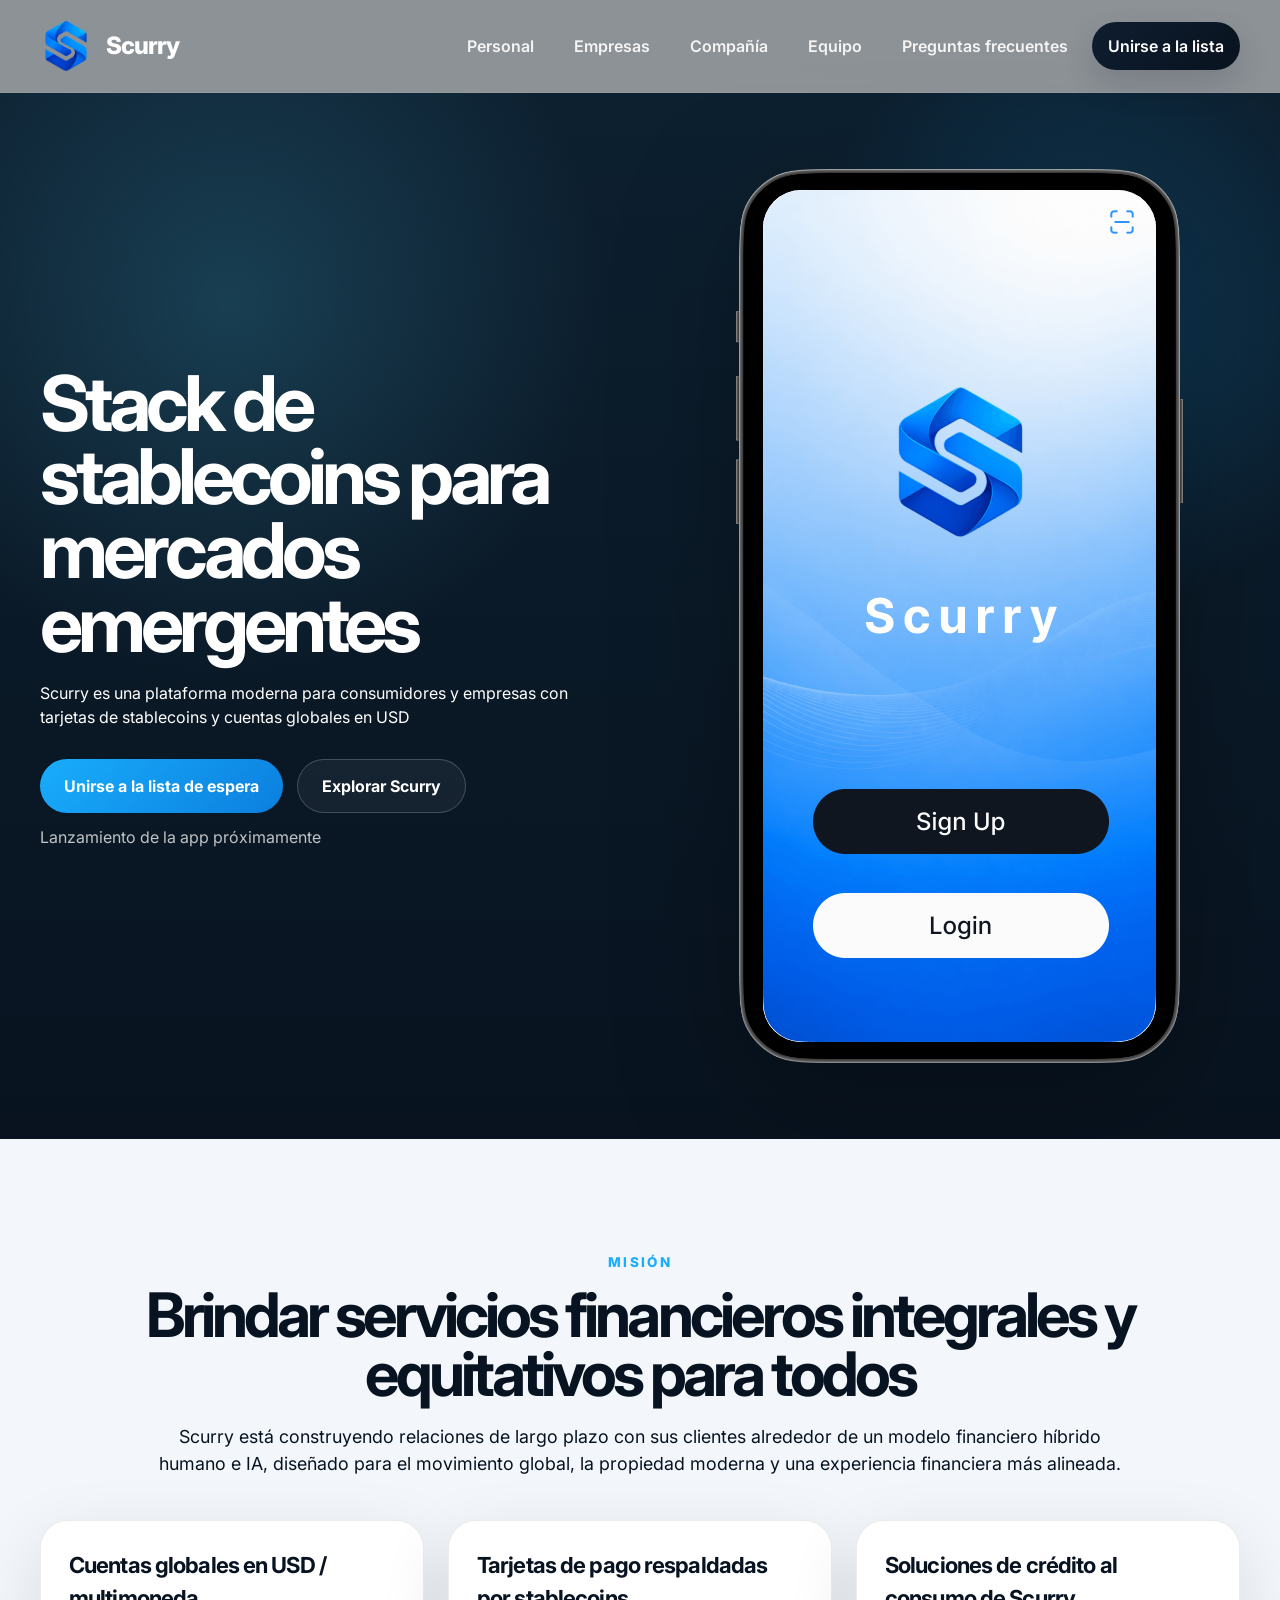
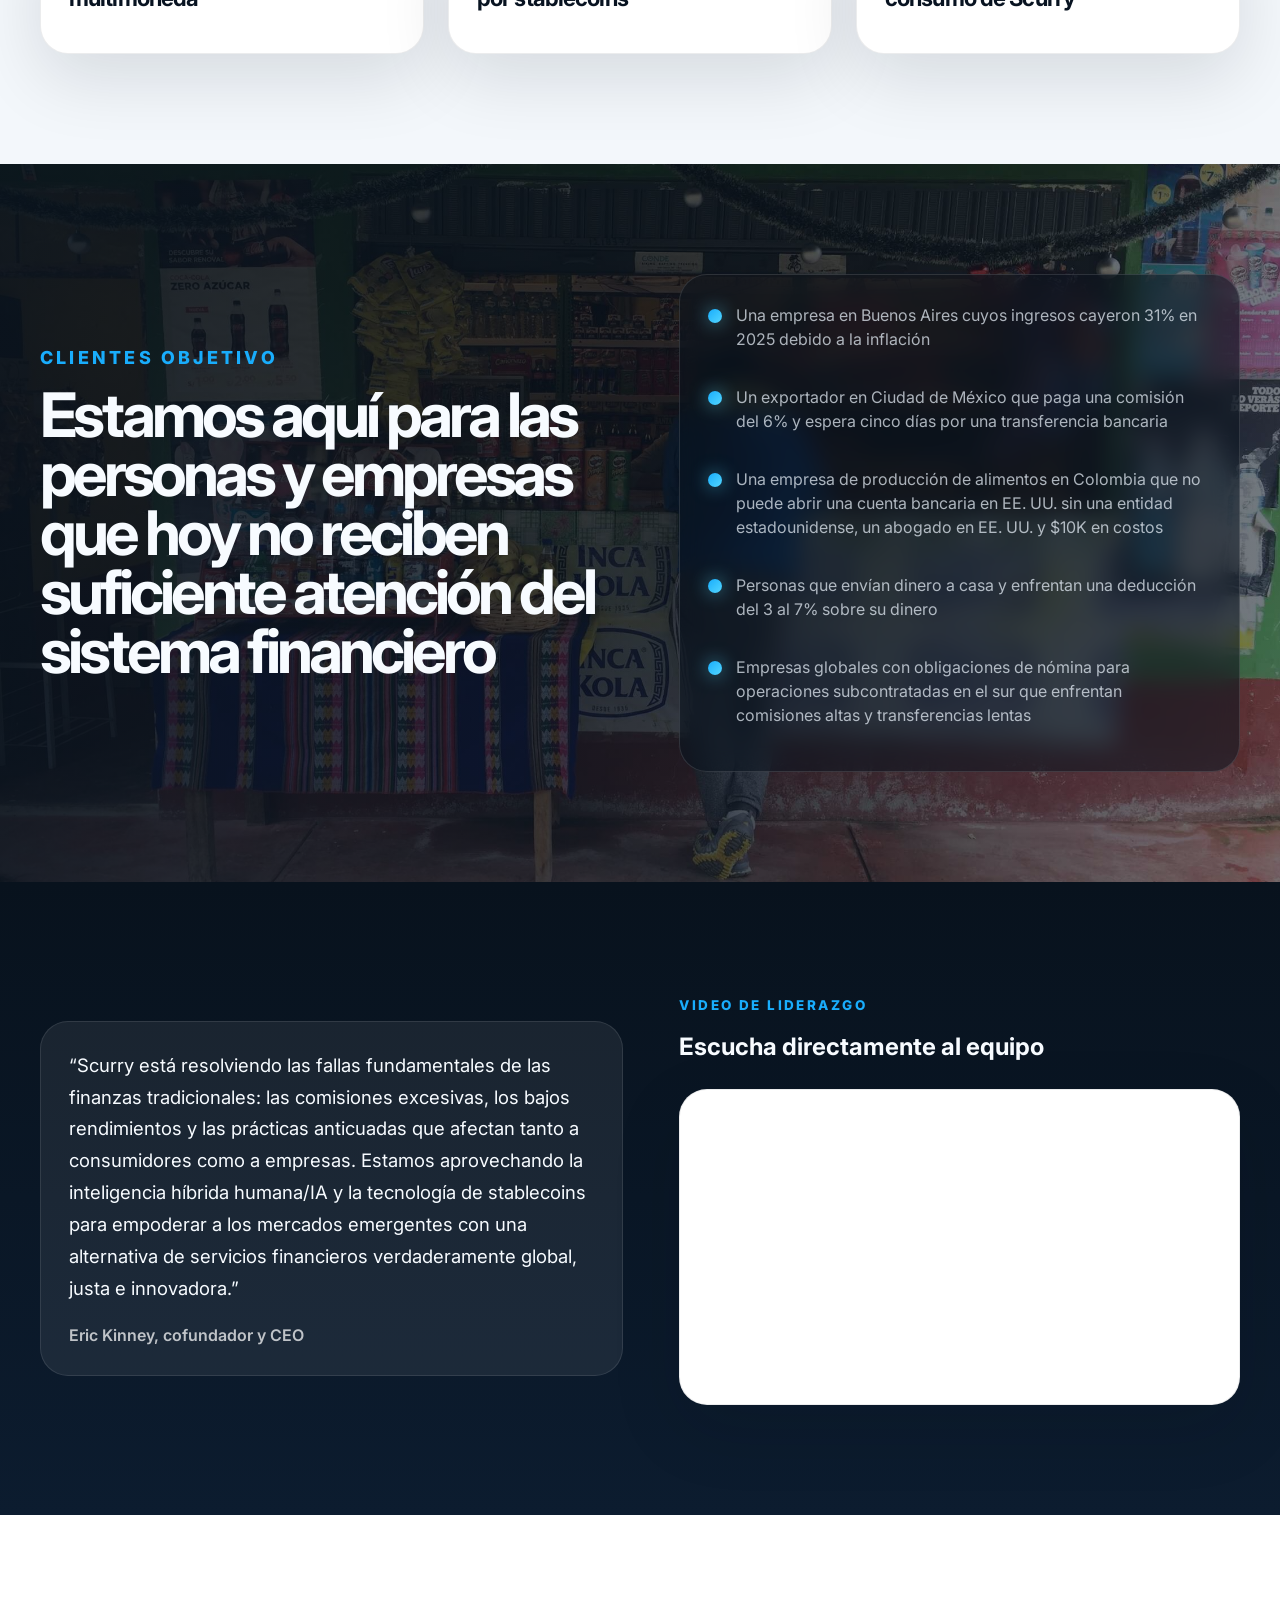
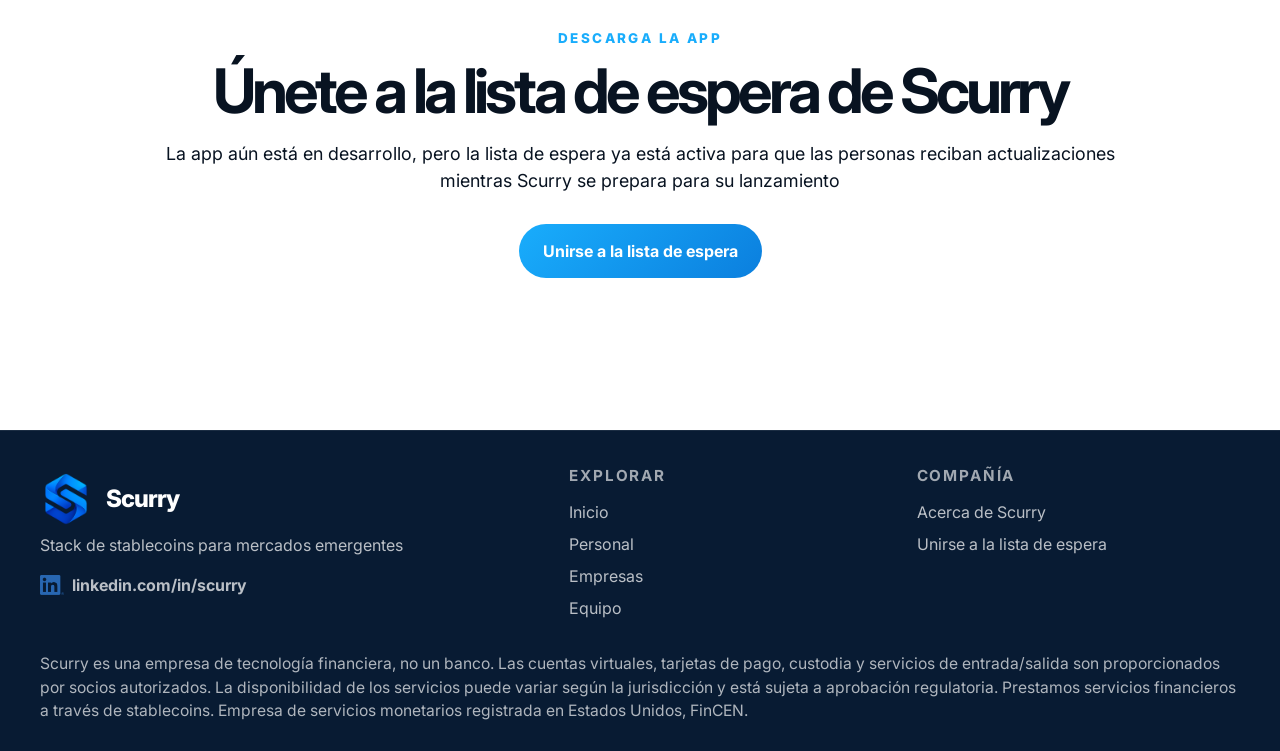
==== es_MX/index.html @ 0afc7165 "added spanish" ====
<!DOCTYPE html>
<html lang="es-MX">
<head>
  
  <meta charset="UTF-8">
  <meta http-equiv="Cache-Control" content="no-cache, no-store, must-revalidate">
  <meta http-equiv="Pragma" content="no-cache">
  <meta http-equiv="Expires" content="0">  
  <meta name="viewport" content="width=device-width, initial-scale=1.0">
  <link rel="preconnect" href="https://fonts.googleapis.com">
  <link rel="preconnect" href="https://fonts.gstatic.com" crossorigin>
  <link href="https://fonts.googleapis.com/css2?family=Inter:wght@400;500;600;700;800&display=swap" rel="stylesheet">
  <link rel="stylesheet" href="styles.css">

  <title>Scurry | Ecosistema global de stablecoins con IA</title>
  <meta name="description" content="Scurry es la plataforma de activos digitales y dinero fiat para mercados emergentes, creada para guardar, generar rendimiento, poseer, invertir, mover y gastar múltiples monedas y stablecoins.">
</head>
<body>
  <div class="site-shell">
    
  <header class="site-header glass-nav">
    <div class="container nav-row">
      <a href="index.html" class="brand" aria-label="Inicio de Scurry">
        <img src="images/logo.png" alt="Logotipo de Scurry">
        <span>Scurry</span>
      </a>
      <button class="menu-toggle" aria-expanded="false" aria-controls="site-nav">Menú</button>
      <nav id="site-nav" class="site-nav">
        <a href="personal.html">Personal</a>
        <a href="business.html">Empresas</a>
        <a href="about.html">Compañía</a>
        <a href="team.html">Equipo</a>
        <a href="faq.html">Preguntas frecuentes</a>
        <a href="coming-soon.html" class="nav-cta">Unirse a la lista</a>
      </nav>
    </div>
  </header>

    <main>
      <section class="hero hero-home">
        <div class="container hero-grid">
          <div class="hero-copy reveal">
            <h1>Stack de stablecoins para mercados emergentes</h1>
            <p>Scurry es una plataforma moderna para consumidores y empresas con tarjetas de stablecoins y cuentas globales en USD</p>
            <div class="hero-actions">
              <a href="coming-soon.html" class="btn btn-primary">Unirse a la lista de espera</a>
              <a href="#ecosystem" class="btn btn-secondary">Explorar Scurry</a>
            </div>
            <p class="coming-label">Lanzamiento de la app próximamente</p>
          </div>
          <div class="hero-visual hero-mockup reveal delay-1">

            <div class="phone-demo" id="phone-demo" aria-label="Vista previa de la app de Scurry">
              <img class="phone-frame" src="images/mockup/phoneLight.png" alt="">
              
              <div class="phone-screen-clip">
                <div class="mockup-slide active">
                  <img src="images/mockup/screen1.png" alt="Pantalla 1 de la app de Scurry">
                </div>
              
                <div class="mockup-slide">
                  <img src="images/mockup/screen2.png" alt="Pantalla 2 de la app de Scurry">
                </div>
              
                <div class="mockup-slide">
                  <img src="images/mockup/screen3.png" alt="Pantalla 3 de la app de Scurry">
                </div>
              
                <div class="mockup-slide">
                  <img src="images/mockup/screen4.png" alt="Pantalla 4 de la app de Scurry">
                </div>
              
                <div class="mockup-slide">
                  <img src="images/mockup/screen5.png" alt="Pantalla 5 de la app de Scurry">
                </div>
              
                <div class="mockup-slide">
                  <img src="images/mockup/screen6.png" alt="Pantalla 6 de la app de Scurry">
                </div>
              
                <div class="mockup-slide">
                  <img src="images/mockup/screen7.png" alt="Pantalla 7 de la app de Scurry">
                </div>
              
                <div class="mockup-slide">
                  <img src="images/mockup/screen8.png" alt="Pantalla 8 de la app de Scurry">
                </div>
              
                <div class="mockup-slide">
                  <img src="images/mockup/screen9.png" alt="Pantalla 9 de la app de Scurry">
                </div>
              </div>
            
              
            </div>
          </div>

          
        </div>
      </section>

      <section id="ecosystem" class="section section-light">
        <div class="container center-stack reveal">
          <p class="eyebrow">Misión</p>
          <h2>Brindar servicios financieros integrales y equitativos para todos</h2>
          <p class="section-intro">Scurry está construyendo relaciones de largo plazo con sus clientes alrededor de un modelo financiero híbrido humano e IA, diseñado para el movimiento global, la propiedad moderna y una experiencia financiera más alineada.</p>
        </div>
      <div class="container feature-grid three-up">
        <article class="feature-card reveal"><h3>Cuentas globales en USD / multimoneda</h3></article>
        <article class="feature-card reveal delay-1"><h3>Tarjetas de pago respaldadas por stablecoins</h3></article>
        <article class="feature-card reveal delay-1"><h3>Soluciones de crédito al consumo de Scurry</h3></article>
      </div>

      </section>

    <section class="section section-dark image-section target-image-section">
      <div class="container split-grid">
        <div class="reveal split-copy">
          <p class="eyebrow">Clientes objetivo</p>
          <h2>Estamos aquí para las personas y empresas que hoy no reciben suficiente atención del sistema financiero</h2>
        </div>
        <div class="bullet-list reveal delay-1">
          <div class="bullet-item"><span></span><p>Una empresa en Buenos Aires cuyos ingresos cayeron 31% en 2025 debido a la inflación</p></div>
          <div class="bullet-item"><span></span><p>Un exportador en Ciudad de México que paga una comisión del 6% y espera cinco días por una transferencia bancaria</p></div>
          <div class="bullet-item"><span></span><p>Una empresa de producción de alimentos en Colombia que no puede abrir una cuenta bancaria en EE. UU. sin una entidad estadounidense, un abogado en EE. UU. y $10K en costos</p></div>
          <div class="bullet-item"><span></span><p>Personas que envían dinero a casa y enfrentan una deducción del 3 al 7% sobre su dinero</p></div>
          <div class="bullet-item"><span></span><p>Empresas globales con obligaciones de nómina para operaciones subcontratadas en el sur que enfrentan comisiones altas y transferencias lentas</p></div>
        </div>
      </div>
    </section>

      <section class="section section-dark">
        <div class="container split-grid align-center">
          <div class="quote-block reveal">
            <blockquote>“Scurry está resolviendo las fallas fundamentales de las finanzas tradicionales: las comisiones excesivas, los bajos rendimientos y las prácticas anticuadas que afectan tanto a consumidores como a empresas. Estamos aprovechando la inteligencia híbrida humana/IA y la tecnología de stablecoins para empoderar a los mercados emergentes con una alternativa de servicios financieros verdaderamente global, justa e innovadora.”</blockquote>
            <cite>Eric Kinney, cofundador y CEO</cite>
          </div>
          <div class="reveal delay-1">
            <p class="eyebrow accent">Video de liderazgo</p>
            <h2>Escucha directamente al equipo</h2>
                        <div class="video-frame" style="margin-top:24px;">
              <iframe src="https://www.youtube.com/embed/RazpfLiUSuk" title="Video de presentación de Scurry" allow="accelerometer; clipboard-write; encrypted-media; gyroscope; picture-in-picture; web-share" referrerpolicy="strict-origin-when-cross-origin" allowfullscreen></iframe>
            </div>
          </div>
        </div>
      </section>

      <section class="section section-white">
        <div class="container section-heading reveal">
          <p class="eyebrow">Descarga la app</p>
          <h2>Únete a la lista de espera de Scurry</h2>
          <p class="section-intro">La app aún está en desarrollo, pero la lista de espera ya está activa para que las personas reciban actualizaciones mientras Scurry se prepara para su lanzamiento</p>
          <div class="center-actions"><a href="coming-soon.html" class="btn btn-primary">Unirse a la lista de espera</a></div>
        </div>
      </section>
    </main>
    
  <footer class="site-footer">
    <div class="container footer-grid">
      <div>
        <a href="index.html" class="brand footer-brand"><img src="images/logo.png" alt="Logotipo de Scurry"><span>Scurry</span></a>
        <p>Stack de stablecoins para mercados emergentes</p>
        <p class="role"><img height="20" src="images/LI.png" alt="Ícono de LinkedIn"><a href="https://www.linkedin.com/company/scurry" target="_blank">linkedin.com/in/scurry</a></p>
      </div>
      <div>
        <h4>Explorar</h4>
        <a href="index.html">Inicio</a>
        <a href="personal.html">Personal</a>
        <a href="business.html">Empresas</a>
        <a href="team.html">Equipo</a>
      </div>
      <div>
        <h4>Compañía</h4>
        <a href="about.html">Acerca de Scurry</a>
        <a href="coming-soon.html">Unirse a la lista de espera</a>
      </div>
    </div>
    <div class="container disclosure-row">
      <div class="disclosure-lite">Scurry es una empresa de tecnología financiera, no un banco. Las cuentas virtuales, tarjetas de pago, custodia y servicios de entrada/salida son proporcionados por socios autorizados. La disponibilidad de los servicios puede variar según la jurisdicción y está sujeta a aprobación regulatoria. Prestamos servicios financieros a través de stablecoins. Empresa de servicios monetarios registrada en Estados Unidos, FinCEN.</div>
    </div>
  </footer>

  </div>
  <script src="script.js"></script>
</body>
</html>
---- es_MX/styles.css ----
:root {
  --bg: #07121d;
  --bg-2: #0c1b2e;
  --bg-3: #0f2742;
  --surface: #ffffff;
  --surface-soft: #f3f7fb;
  --surface-muted: #eaf1f7;
  --text: #081321;
  --muted: #5d6d80;
  --line: rgba(8, 19, 33, 0.08);
  --line-strong: rgba(255, 255, 255, 0.12);
  --accent: #19ADFC;
  --accent-deep: #0b7fde;
  --dark-text: #f7fbff;
  --radius: 28px;
  --radius-sm: 18px;
  --container: min(1200px, calc(100% - 40px));
  --shadow: 0 24px 70px rgba(4, 15, 26, 0.12);
  --nav: 92px;
}

* {
  box-sizing: border-box;
}

html {
  scroll-behavior: smooth;
}

body {
  margin: 0;
  font-family: 'Inter', sans-serif;
  color: var(--text);
  background: var(--surface);
  line-height: 1.5;
}

body.menu-open {
  overflow: hidden;
}

a {
  color: inherit;
  text-decoration: none;
}

img {
  max-width: 100%;
  display: block;
}

p,
h1,
h2,
h3,
h4 {
  margin-top: 0;
}

.container {
  width: var(--container);
  margin: 0 auto;
}

.site-shell {
  overflow-x: clip;
}

.section {
  padding: 110px 0;
  position: relative;
}

.section-light {
  background: var(--surface-soft);
}

.section-white {
  background: #fff;
}

.section-dark {
  background: linear-gradient(180deg, #08121d 0%, #0c1c2f 100%);
  color: var(--dark-text);
}

.section-gradient {
  background:
    radial-gradient(circle at 78% 36%, rgba(25, 173, 252, 0.14), transparent 20%),
    linear-gradient(180deg, #f4f8fc 0%, #eef4fa 100%);
}

/* Header / navigation */
.site-header {
  position: sticky;
  top: 0;
  z-index: 100;
  backdrop-filter: blur(16px);
  -webkit-backdrop-filter: blur(16px);
}

.glass-nav {
  background: rgba(7, 18, 29, 0.46);
  border-bottom: 1px solid rgba(255, 255, 255, 0.08);
}

.solid-nav {
  background: rgba(255, 255, 255, 0.9);
  border-bottom: 1px solid var(--line);
}

.nav-row {
  min-height: var(--nav);
  display: flex;
  align-items: center;
  justify-content: space-between;
  gap: 24px;
}

.brand {
  display: inline-flex;
  align-items: center;
  gap: 14px;
  font-weight: 800;
  font-size: 1.5rem;
  letter-spacing: -0.04em;
}

.brand img {
  width: 52px;
  height: 52px;
  object-fit: contain;
}

.glass-nav .brand {
  color: #fff;
}

.solid-nav .brand,
.footer-brand {
  color: var(--text);
}

.menu-toggle {
  display: none;
  border: 1px solid rgba(255, 255, 255, 0.18);
  background: transparent;
  color: inherit;
  padding: 10px 14px;
  border-radius: 999px;
  font: inherit;
}

.solid-nav .menu-toggle {
  border-color: var(--line);
}

.site-nav {
  display: flex;
  align-items: center;
  gap: 8px;
}

.site-nav a {
  padding: 12px 16px;
  border-radius: 999px;
  font-weight: 600;
  transition:
    transform 0.28s ease,
    background-color 0.28s ease,
    color 0.28s ease,
    box-shadow 0.28s ease;
}

.glass-nav .site-nav a {
  color: rgba(255, 255, 255, 0.9);
}

.solid-nav .site-nav a {
  color: var(--text);
}

.solid-nav .site-nav a:hover,
.solid-nav .site-nav a:focus-visible,
.solid-nav .site-nav a.active {
  transform: translateY(-2px);
  background: rgba(25, 173, 252, 0.12);
  color: var(--accent-deep);
}

.glass-nav .site-nav a:hover,
.glass-nav .site-nav a:focus-visible,
.glass-nav .site-nav a.active {
  transform: translateY(-2px);
  background: rgba(255, 255, 255, 0.1);
  color: #fff;
}

.nav-cta {
  background: linear-gradient(135deg, #0e1d30, #09131e);
  color: #fff !important;
  box-shadow: 0 14px 32px rgba(4, 15, 26, 0.16);
}

.nav-cta:hover,
.nav-cta:focus-visible {
  background: linear-gradient(135deg, #17324f, #0b1623) !important;
  color: #fff !important;
}

/* Hero */
.hero-home {
  min-height: min(720px, calc(100vh - var(--nav)));
  display: flex;
  align-items: center;
  color: #fff;
  background:
    radial-gradient(circle at 18% 20%, rgba(83, 214, 255, 0.18), transparent 28%),
    radial-gradient(circle at 84% 22%, rgba(25, 173, 252, 0.22), transparent 22%),
    linear-gradient(180deg, #0d2030 0%, #08131f 100%);
}

.hero,
.page-hero {
  padding: 76px 0;
}

.compact-hero {
  padding: 110px 0 90px;
}

.hero-grid,
.split-grid {
  display: grid;
  grid-template-columns: 1.02fr 0.98fr;
  gap: 56px;
  align-items: center;
}

.align-center {
  align-items: center;
}

.hero-copy h1,
.page-hero h1,
.section-heading h2,
.center-stack h2,
.split-copy h2 {
  font-size: clamp(2.5rem, 6vw, 5.2rem);
  line-height: 0.96;
  letter-spacing: -0.065em;
  margin-bottom: 20px;
}

.page-hero h1,
.section-heading h2,
.center-stack h2,
.split-copy h2 {
  font-size: clamp(2.2rem, 4.8vw, 4rem);
}

.lead,
.section-intro,
.split-copy p,
.quote-block p {
  font-size: clamp(1.02rem, 1.4vw, 1.23rem);
}

.eyebrow {
  display: inline-block;
  margin-bottom: 14px;
  text-transform: uppercase;
  letter-spacing: 0.18em;
  font-size: 0.84rem;
  font-weight: 800;
  color: var(--accent);
}

.hero-actions,
.center-actions {
  display: flex;
  gap: 14px;
  flex-wrap: wrap;
  margin: 30px 0 12px;
}

.center-actions {
  justify-content: center;
}

.btn {
  display: inline-flex;
  align-items: center;
  justify-content: center;
  min-height: 54px;
  padding: 0 24px;
  border: none;
  border-radius: 999px;
  font-weight: 700;
  font-size: 1rem;
  font-family: inherit;
  line-height: 1;
  cursor: pointer;
  transition:
    transform 0.28s ease,
    box-shadow 0.28s ease,
    background-color 0.28s ease,
    color 0.28s ease;
}

.btn:hover,
.btn:focus-visible {
  transform: translateY(-3px);
  box-shadow: 0 18px 34px rgba(5, 18, 30, 0.18);
}

.btn-primary {
  background: linear-gradient(135deg, var(--accent), var(--accent-deep));
  color: #fff;
}

.btn-secondary {
  border: 1px solid rgba(255, 255, 255, 0.2);
  background: rgba(255, 255, 255, 0.05);
  color: inherit;
}

.section-light .btn-secondary,
.section-white .btn-secondary {
  border-color: var(--line);
  background: rgba(8, 19, 33, 0.03);
}

.coming-label {
  color: rgba(255, 255, 255, 0.74);
}

.page-hero .coming-label,
.section-light .coming-label,
.section-white .coming-label {
  color: var(--muted);
}

.hero-visual {
  position: relative;
  min-height: 520px;
}

.orb {
  position: absolute;
  border-radius: 34px;
  border: 1px solid rgba(255, 255, 255, 0.14);
  background: linear-gradient(180deg, rgba(58, 140, 196, 0.22), rgba(21, 57, 88, 0.2));
  box-shadow: inset 0 1px 0 rgba(255, 255, 255, 0.06);
  backdrop-filter: blur(10px);
  -webkit-backdrop-filter: blur(10px);
}

.orb-1 {
  width: 190px;
  height: 190px;
  left: -2%;
  bottom: 4%;
}

.orb-2 {
  width: 210px;
  height: 210px;
  right: -2%;
  top: 18%;
}

/* App phone mockup */
.hero-mockup {
  min-height: 620px;
  display: grid;
  place-items: center;
}

.phone-demo {
  position: relative;
  width: min(447px, 78vw);
  aspect-ratio: 447 / 894;
  z-index: 3;
  filter: drop-shadow(0 30px 60px rgba(0, 0, 0, 0.28));
}

/* phoneLight.png is filled, so it stays behind the screen mockups */
.phone-frame {
  position: absolute;
  inset: 0;
  width: 100%;
  height: 100%;
  z-index: 1;
  pointer-events: none;
}

/* 447x894 phone frame with 393x852 screens centered inside */
.phone-screen-clip {
  position: absolute;
  left: 6.04%;
  top: 2.35%;
  width: 87.92%;
  height: 95.30%;
  border-radius: 38px;
  overflow: hidden;
  background: #eef6ff;
  z-index: 3;
}

.mockup-slide {
  position: absolute;
  inset: 0;
  transform: translateY(100%);
  opacity: 0;
  overflow: hidden;
  background: #eef6ff;
  transition:
    transform 0.75s ease,
    opacity 0.75s ease;
}

.mockup-slide.active {
  transform: translateY(0);
  opacity: 1;
  z-index: 2;
}

.mockup-slide.leaving {
  transform: translateY(-100%);
  opacity: 0;
  z-index: 1;
}

.mockup-slide img {
  width: 100%;
  height: auto;
  min-height: 100%;
  object-fit: cover;
  object-position: top center;
  display: block;
}

/* Longer screens slowly scroll inside the phone before switching */
.mockup-slide.scroll-inside img {
  animation: mockupInternalScroll 3.6s ease-in-out forwards;
}

@keyframes mockupInternalScroll {
  from {
    transform: translateY(0);
  }

  to {
    transform: translateY(var(--scroll-distance, -60px));
  }
}

/* Cards / grids */
.balance-card {
  border-radius: 28px;
  background: rgba(255, 255, 255, 0.12);
  border: 1px solid rgba(255, 255, 255, 0.12);
  padding: 22px;
}

.balance-card h2 {
  font-size: clamp(2.7rem, 5vw, 4.2rem);
  letter-spacing: -0.06em;
  margin: 8px 0;
}

.balance-card small,
.mini-muted {
  color: rgba(255, 255, 255, 0.72);
  display: block;
}

.balance-grid {
  display: grid;
  grid-template-columns: 1fr 1fr;
  gap: 16px;
}

.ticker-card {
  padding: 18px;
  border-radius: 24px;
  background: rgba(255, 255, 255, 0.10);
  border: 1px solid rgba(255, 255, 255, 0.1);
}

.ticker-card strong {
  display: block;
  font-size: 1.55rem;
  letter-spacing: -0.04em;
  margin-top: 8px;
}

.feature-tags {
  display: none;
}

.pill {
  border-radius: 999px;
  padding: 9px 14px;
  background: rgba(255, 255, 255, 0.10);
  border: 1px solid rgba(255, 255, 255, 0.12);
  font-size: 0.92rem;
}

.quote-block {
  padding: 28px;
  border-radius: 28px;
  background: rgba(255, 255, 255, 0.07);
  border: 1px solid rgba(255, 255, 255, 0.1);
}

.quote-block blockquote {
  margin: 0;
  font-size: clamp(1.06rem, 1.45vw, 1.24rem);
  line-height: 1.72;
}

.quote-block cite {
  display: block;
  margin-top: 18px;
  color: rgba(255, 255, 255, 0.72);
  font-style: normal;
  font-weight: 600;
}

.center-stack,
.section-heading {
  text-align: center;
  margin-bottom: 42px;
}

.center-stack .section-intro,
.section-heading .section-intro {
  max-width: 980px;
  margin-left: auto;
  margin-right: auto;
  text-align: center;
}

.feature-grid,
.card-grid,
.stats-grid,
.footer-grid,
.team-grid,
.list-grid,
.ecosystem-grid {
  display: grid;
  gap: 24px;
}

.three-up {
  grid-template-columns: repeat(3, minmax(0, 1fr));
}

.two-up {
  grid-template-columns: repeat(2, minmax(0, 1fr));
}

.card-grid {
  grid-template-columns: repeat(3, minmax(0, 1fr));
}

.stats-grid {
  grid-template-columns: repeat(2, minmax(0, 1fr));
}

.team-grid {
  grid-template-columns: repeat(2, minmax(0, 1fr));
}

.list-grid {
  grid-template-columns: repeat(2, minmax(0, 1fr));
}

.ecosystem-grid {
  grid-template-columns: 1.2fr 0.8fr;
  align-items: start;
}

.feature-card,
.product-card,
.stat-card,
.list-card,
.team-card,
.info-panel,
.video-frame,
.disclosure,
.disclosure-lite {
  border-radius: var(--radius);
  box-shadow: var(--shadow);
}

.feature-card,
.product-card,
.list-card,
.team-card,
.info-panel,
.video-frame {
  background: #fff;
  border: 1px solid var(--line);
  padding: 28px;
}

.dark-card,
.stat-card.dark-card {
  background: rgba(255, 255, 255, 0.06);
  border: 1px solid rgba(255, 255, 255, 0.1);
  color: #fff;
}

.feature-card h3,
.product-card h3,
.list-card h3,
.team-card h3,
.info-panel h3 {
  font-size: 1.38rem;
  letter-spacing: -0.04em;
  margin-bottom: 10px;
}

.product-card p,
.feature-card p,
.list-card p,
.team-card p,
.stat-card span {
  color: var(--muted);
}

.section-dark .product-card p,
.section-dark .feature-card p,
.section-dark .list-card p,
.section-dark .team-card p,
.section-dark .stat-card span,
.section-dark .bullet-item p {
  color: rgba(233, 241, 249, 0.72);
}

.text-link {
  display: inline-flex;
  gap: 8px;
  margin-top: 10px;
  font-weight: 700;
  color: var(--accent-deep);
}

.text-link::after {
  content: '→';
}

.stat-card {
  background: rgba(255, 255, 255, 0.06);
  border: 1px solid rgba(255, 255, 255, 0.1);
  padding: 24px;
}

.stat-card strong {
  display: block;
  font-size: 2rem;
  letter-spacing: -0.05em;
  margin-bottom: 8px;
}

.bullet-list {
  display: grid;
  gap: 18px;
}

.bullet-item {
  display: grid;
  grid-template-columns: 14px 1fr;
  gap: 14px;
  align-items: start;
}

.bullet-item span {
  width: 14px;
  height: 14px;
  border-radius: 50%;
  background: linear-gradient(135deg, var(--accent), #53d6ff);
  margin-top: 6px;
  box-shadow: 0 0 18px rgba(83, 214, 255, 0.6);
}

.shield-panel {
  display: grid;
  place-items: center;
  min-height: 420px;
}

.shield-outline {
  width: min(360px, 70vw);
  aspect-ratio: 1 / 1.1;
  clip-path: polygon(50% 0%, 88% 16%, 88% 64%, 50% 100%, 12% 64%, 12% 16%);
  background: linear-gradient(180deg, rgba(255, 255, 255, 0.95), rgba(236, 243, 250, 0.92));
  box-shadow:
    inset 0 0 0 1px rgba(8, 19, 33, 0.06),
    0 22px 50px rgba(4, 15, 26, 0.10);
  display: grid;
  place-items: center;
}

.shield-outline img {
  width: 46%;
  height: auto;
  object-fit: contain;
}

.icon-list {
  display: grid;
  gap: 12px;
}

.icon-item {
  border-radius: 18px;
  padding: 14px 16px;
  background: rgba(255, 255, 255, 0.06);
  border: 1px solid rgba(255, 255, 255, 0.1);
}

.account-stack {
  display: grid;
  gap: 18px;
}

.account-card {
  border-radius: 28px;
  padding: 26px;
  background: linear-gradient(135deg, #0d1e32, #112947);
  color: #fff;
  box-shadow: 0 24px 70px rgba(4, 15, 26, 0.16);
}

.account-card h2 {
  font-size: clamp(2.6rem, 4vw, 3.7rem);
  letter-spacing: -0.06em;
  margin: 10px 0;
}

.account-top {
  display: flex;
  justify-content: space-between;
  gap: 12px;
  align-items: start;
}

.account-muted {
  color: rgba(255, 255, 255, 0.72);
}

.account-grid {
  display: grid;
  grid-template-columns: repeat(2, minmax(0, 1fr));
  gap: 16px;
  margin-top: 16px;
}

.account-chip {
  border-radius: 22px;
  padding: 18px;
  background: rgba(255, 255, 255, 0.08);
  border: 1px solid rgba(255, 255, 255, 0.1);
}

.account-chip strong {
  display: block;
  font-size: 1.4rem;
  margin-top: 8px;
  letter-spacing: -0.04em;
}

/* Team */
.team-card {
  overflow: hidden;
  padding: 0;
}

.team-photo-wrap {
  background: #fff;
  padding: 28px 28px 0;
}

.team-photo {
  width: 50%;
  max-width: 320px;
  aspect-ratio: 1 / 1;
  object-fit: cover;
  object-position: center top;
  border-radius: 22px;
  background: #fff;
  margin: 0;
}

.team-content {
  padding: 28px;
}

.team-card h2 {
  font-size: 1.8rem;
  letter-spacing: -0.05em;
  margin-bottom: 6px;
}

.role {
  color: var(--accent-deep) !important;
  font-weight: 700;
  margin-bottom: 18px;
}

.social-link {
  display: flex;
  align-items: center;
  gap: 8px;
}

.social-link a {
  display: inline;
}

/* Video */
.video-frame {
  overflow: hidden;
  padding: 0;
  aspect-ratio: 16 / 9;
}

.video-frame video,
.video-frame iframe {
  width: 100%;
  height: 100%;
  border: 0;
  display: block;
}

.video-fallback-link {
  margin-top: 14px;
}

.video-fallback-link a {
  color: #8fd7ff;
  text-decoration: underline;
}

/* Footer / forms */
.disclosure,
.disclosure-lite {
  background: transparent;
  border: 0;
  padding: 0;
  color: rgba(255, 255, 255, 0.68);
  font-size: 0.98rem;
  box-shadow: none;
}

.site-footer {
  background: #081b33;
  border-top: 1px solid rgba(255, 255, 255, 0.08);
  padding: 34px 0 28px;
}

.footer-grid {
  grid-template-columns: 1.25fr 0.8fr 0.8fr;
  align-items: start;
}

.site-footer .footer-brand,
.site-footer .footer-brand span {
  color: #ffffff;
}

.site-footer .footer-brand {
  display: inline-flex;
  align-items: center;
}

.site-footer h4 {
  margin-bottom: 12px;
  font-size: 0.95rem;
  text-transform: uppercase;
  letter-spacing: 0.12em;
  color: rgba(255, 255, 255, 0.62);
}

.site-footer a {
  display: block;
  margin: 8px 0;
  color: rgba(255, 255, 255, 0.72);
}

.site-footer .role {
  display: flex;
  align-items: center;
  gap: 8px;
}

.site-footer .role a {
  display: inline;
  margin: 0;
}

.site-footer p {
  color: rgba(255, 255, 255, 0.72);
  max-width: 420px;
}

.disclosure-row {
  margin-top: 24px;
}

.waitlist-shell {
  min-height: calc(100vh - var(--nav));
  display: grid;
  place-items: center;
}

.waitlist-card {
  width: min(760px, 100%);
  border-radius: 34px;
  background: #fff;
  border: 1px solid var(--line);
  padding: 40px;
  box-shadow: var(--shadow);
}

.waitlist-card form {
  display: grid;
  gap: 14px;
  margin-top: 26px;
}

.waitlist-card input,
.waitlist-card textarea {
  width: 100%;
  min-height: 54px;
  border-radius: 16px;
  border: 1px solid var(--line);
  padding: 14px 16px;
  font: inherit;
}

.waitlist-note {
  color: var(--muted);
  font-size: 0.96rem;
}

.success-message {
  display: none;
  margin-top: 16px;
  border-radius: 16px;
  padding: 14px 16px;
  background: rgba(25, 173, 252, 0.10);
  color: var(--accent-deep);
  font-weight: 700;
}

.success-message.show {
  display: block;
}

/* Reveal animation */
.reveal {
  opacity: 0;
  transform: translateY(26px);
  transition:
    opacity 0.7s ease,
    transform 0.7s ease;
}

.reveal.visible {
  opacity: 1;
  transform: translateY(0);
}

.delay-1 {
  transition-delay: 0.12s;
}

.delay-2 {
  transition-delay: 0.22s;
}

.floating {
  animation: float 6s ease-in-out infinite;
}

.floating-slow {
  animation: float 7.5s ease-in-out infinite;
}

.floating-reverse {
  animation: floatReverse 7s ease-in-out infinite;
}

@keyframes float {
  0%,
  100% {
    transform: translateY(0);
  }

  50% {
    transform: translateY(-12px);
  }
}

@keyframes floatReverse {
  0%,
  100% {
    transform: translateY(0);
  }

  50% {
    transform: translateY(12px);
  }
}

/* Responsive */
@media (max-width: 1080px) {
  .hero-grid,
  .split-grid,
  .ecosystem-grid,
  .footer-grid {
    grid-template-columns: 1fr;
  }

  .card-grid,
  .three-up {
    grid-template-columns: repeat(2, minmax(0, 1fr));
  }

  .hero-home {
    min-height: auto;
    padding: 84px 0 72px;
  }

  .hero-visual {
    min-height: 460px;
  }

  .hero-mockup {
    min-height: 560px;
  }

  .phone-demo {
    width: min(380px, 82vw);
  }
}

@media (max-width: 760px) {
  :root {
    --container: min(100% - 28px, 1200px);
    --nav: 82px;
  }

  .menu-toggle {
    display: inline-flex;
    align-items: center;
  }

  .site-nav {
    position: absolute;
    top: calc(100% + 8px);
    left: 14px;
    right: 14px;
    background: rgba(7, 18, 29, 0.96);
    border: 1px solid rgba(255, 255, 255, 0.08);
    border-radius: 24px;
    padding: 12px;
    display: none;
    flex-direction: column;
    align-items: stretch;
    box-shadow: 0 24px 60px rgba(4, 15, 26, 0.28);
  }

  .solid-nav .site-nav {
    background: rgba(255, 255, 255, 0.98);
    border-color: var(--line);
  }

  .site-nav.open {
    display: flex;
  }

  .site-nav a {
    text-align: center;
  }

  .hero-copy h1,
  .page-hero h1,
  .section-heading h2,
  .center-stack h2,
  .split-copy h2 {
    font-size: clamp(2.3rem, 12vw, 4rem);
  }

  .card-grid,
  .three-up,
  .two-up,
  .stats-grid,
  .team-grid,
  .list-grid {
    grid-template-columns: 1fr;
  }

  .hero-visual {
    min-height: 420px;
  }

  .hero-mockup {
    min-height: 520px;
  }

  .phone-demo {
    width: min(330px, 86vw);
  }

  .account-grid,
  .balance-grid {
    grid-template-columns: 1fr;
  }

  .team-photo {
    width: 100%;
    max-width: none;
  }

  .section {
    padding: 88px 0;
  }

  .waitlist-card {
    padding: 28px;
  }
}

@media (max-width: 520px) {
  .brand span {
    font-size: 1.25rem;
  }

  .brand img {
    width: 44px;
    height: 44px;
  }

  .hero-actions,
  .center-actions {
    flex-direction: column;
    align-items: stretch;
  }

  .btn {
    width: 100%;
  }

  .hero-visual {
    min-height: 380px;
  }

  .hero-mockup {
    min-height: 460px;
  }

  .phone-demo {
    width: min(300px, 88vw);
  }
}


/* Image background sections */
.image-section {
  position: relative;
  overflow: hidden;
  background-size: cover;
  background-position: center;
  background-repeat: no-repeat;
}

.image-section::before {
  content: "";
  position: absolute;
  inset: 0;
  z-index: 0;
  background:
    linear-gradient(
      90deg,
      rgba(8, 18, 29, 0.88) 0%,
      rgba(8, 18, 29, 0.72) 45%,
      rgba(8, 18, 29, 0.48) 100%
    );
}

.image-section > .container {
  position: relative;
  z-index: 1;
}

.market-image-section {
  color: #fff;
  background-image: url("images/stairs.jpg");
}

.market-image-section .eyebrow,
.market-image-section h2 {
  color: #fff;
}

.market-image-section .feature-card {
  background: rgba(255, 255, 255, 0.88);
  border: 1px solid rgba(255, 255, 255, 0.28);
  backdrop-filter: blur(14px);
  -webkit-backdrop-filter: blur(14px);
}

.market-image-section .feature-card h3 {
  color: var(--text);
}

.market-image-section .feature-card p {
  color: var(--muted);
}

.target-image-section {
  background-image: url("images/stall.jpg");
}

.target-image-section::before {
  background:
    linear-gradient(
      90deg,
      rgba(8, 18, 29, 0.92) 0%,
      rgba(8, 18, 29, 0.78) 48%,
      rgba(8, 18, 29, 0.56) 100%
    );
}

.target-image-section .split-copy,
.target-image-section .bullet-list {
  position: relative;
  z-index: 1;
}

.target-image-section .bullet-list {
  padding: 28px;
  border-radius: var(--radius);
  background: rgba(8, 18, 29, 0.52);
  border: 1px solid rgba(255, 255, 255, 0.12);
  backdrop-filter: blur(12px);
  -webkit-backdrop-filter: blur(12px);
}

/* Business page banner */
.business-banner {
  min-height: 420px;
  background:
    linear-gradient(
      180deg,
      rgba(8, 18, 29, 0.18) 0%,
      rgba(8, 18, 29, 0.42) 100%
    ),
    url("images/view.jpg");
  background-size: cover;
  background-position: center;
  background-repeat: no-repeat;
}

@media (max-width: 1080px) {
  .business-banner {
    min-height: 360px;
  }
}

@media (max-width: 760px) {
  .image-section::before {
    background: rgba(8, 18, 29, 0.78);
  }

  .target-image-section .bullet-list {
    padding: 22px;
  }

  .business-banner {
    min-height: 280px;
  }
}

@media (max-width: 520px) {
  .business-banner {
    min-height: 220px;
  }
}

/* Static phone mockup for Personal page */
.personal-phone-demo {
  position: relative;
  width: min(330px, 70vw);
  aspect-ratio: 447 / 894;
  margin: 0 auto;
  filter: drop-shadow(0 24px 50px rgba(4, 15, 26, 0.18));
}

.personal-phone-frame {
  position: absolute;
  inset: 0;
  width: 100%;
  height: 100%;
  z-index: 1;
  pointer-events: none;
}

/* 447x894 phone frame with 393x852 screen centered inside */
.personal-phone-screen {
  position: absolute;
  left: 6.04%;
  top: 2.35%;
  width: 87.92%;
  height: 95.30%;
  border-radius: 38px;
  overflow: hidden;
  background: #eef6ff;
  z-index: 3;
}

.personal-phone-screen img {
  width: 100%;
  height: auto;
  min-height: 100%;
  object-fit: cover;
  object-position: top center;
  display: block;
}

@media (max-width: 1080px) {
  .personal-phone-demo {
    width: min(300px, 72vw);
  }
}

@media (max-width: 760px) {
  .personal-phone-demo {
    width: min(280px, 78vw);
  }
}

@media (max-width: 520px) {
  .personal-phone-demo {
    width: min(250px, 82vw);
  }
}
/* FAQ page */
.faq-hero {
  padding: 120px 0 92px;
  color: var(--dark-text);
  background:
    radial-gradient(circle at 50% 30%, rgba(25, 173, 252, 0.16), transparent 24%),
    radial-gradient(circle at 80% 26%, rgba(83, 214, 255, 0.10), transparent 22%),
    linear-gradient(180deg, #07121d 0%, #0b1a2a 100%);
}

.faq-hero h1 {
  font-size: clamp(2.8rem, 6vw, 5.4rem);
  line-height: 0.96;
  letter-spacing: -0.065em;
  max-width: 780px;
  margin-left: auto;
  margin-right: auto;
  margin-bottom: 22px;
}

.faq-hero .section-intro {
  max-width: 620px;
  color: rgba(247, 251, 255, 0.72);
}

.faq-search {
  width: min(470px, 100%);
  min-height: 58px;
  margin: 34px auto 0;
  display: flex;
  align-items: center;
  gap: 12px;
  padding: 0 18px;
  border-radius: 12px;
  border: 1px solid rgba(255, 255, 255, 0.16);
  background: rgba(255, 255, 255, 0.08);
  box-shadow: 0 18px 50px rgba(0, 0, 0, 0.18);
}

.faq-search span {
  color: rgba(247, 251, 255, 0.58);
  font-size: 1.25rem;
}

.faq-search input {
  width: 100%;
  border: 0;
  outline: 0;
  background: transparent;
  color: #fff;
  font: inherit;
  font-weight: 600;
}

.faq-search input::placeholder {
  color: rgba(247, 251, 255, 0.56);
}

.faq-tabs {
  position: sticky;
  top: var(--nav);
  z-index: 80;
  background: rgba(255, 255, 255, 0.92);
  border-bottom: 1px solid var(--line);
  backdrop-filter: blur(14px);
  -webkit-backdrop-filter: blur(14px);
}

.faq-tabs-row {
  display: flex;
  justify-content: center;
  gap: 10px;
  overflow-x: auto;
  padding: 14px 0;
}

.faq-tabs a {
  flex: 0 0 auto;
  padding: 10px 14px;
  border-radius: 999px;
  color: var(--muted);
  font-size: 0.92rem;
  font-weight: 700;
  transition: background-color 0.28s ease, color 0.28s ease, transform 0.28s ease;
}

.faq-tabs a:hover,
.faq-tabs a:focus-visible {
  transform: translateY(-2px);
  background: rgba(25, 173, 252, 0.10);
  color: var(--accent-deep);
}

.faq-page-section {
  padding-top: 70px;
}

.faq-shell {
  max-width: 900px;
}

.faq-note {
  display: grid;
  grid-template-columns: 28px 1fr;
  gap: 14px;
  align-items: start;
  margin-bottom: 52px;
  padding: 22px;
  border-radius: var(--radius-sm);
  border: 1px solid rgba(25, 173, 252, 0.18);
  background: rgba(25, 173, 252, 0.07);
  color: #245d71;
}

.faq-note span,
.faq-icon {
  width: 28px;
  height: 28px;
  display: inline-grid;
  place-items: center;
  border-radius: 999px;
  background: rgba(25, 173, 252, 0.13);
  color: var(--accent-deep);
  font-weight: 800;
}

.faq-note p {
  margin: 0;
  font-weight: 650;
}

.faq-group {
  scroll-margin-top: 170px;
  margin-bottom: 58px;
}

.faq-group-heading {
  display: flex;
  align-items: center;
  gap: 14px;
  margin-bottom: 22px;
}

.faq-group-heading h2 {
  margin: 0;
  font-size: clamp(1.45rem, 2.4vw, 2rem);
  letter-spacing: -0.045em;
}

.faq-icon {
  width: 42px;
  height: 42px;
  border-radius: 12px;
}

.faq-item {
  scroll-margin-top: 180px;
  margin-bottom: 10px;
  border: 1px solid var(--line);
  border-radius: 14px;
  background: #fff;
  box-shadow: 0 12px 32px rgba(4, 15, 26, 0.04);
  overflow: hidden;
}

.faq-item summary {
  min-height: 64px;
  display: block;
  position: relative;
  padding: 18px 58px 18px 22px;
  cursor: pointer;
  color: var(--text);
  font-weight: 800;
  list-style: none;
}

.faq-item summary::-webkit-details-marker {
  display: none;
}

.faq-item summary::after {
  content: '⌄';
  position: absolute;
  top: 50%;
  right: 22px;
  color: #8292a6;
  font-size: 1.3rem;
  line-height: 1;
  transition: transform 0.24s ease;
  transform: translateY(-50%);
}

.faq-item[open] summary::after {
  transform: translateY(-50%) rotate(180deg);
}

.faq-status {
  display: inline-block;
  margin-left: 10px;
  vertical-align: middle;
  padding: 7px 12px;
  border-radius: 999px;
  background: rgba(25, 173, 252, 0.10);
  color: var(--accent-deep);
  font-size: 0.74rem;
  font-weight: 800;
  letter-spacing: 0.12em;
  text-transform: uppercase;
}

.faq-answer {
  padding: 0 22px 24px;
  color: var(--muted);
}

.faq-answer p:last-child,
.faq-answer ul:last-child {
  margin-bottom: 0;
}

.faq-answer a {
  color: var(--accent-deep);
  font-weight: 800;
  text-decoration: none;
  border-bottom: 1px solid rgba(25, 173, 252, 0.32);
}

.faq-answer ul {
  padding-left: 20px;
}

.faq-answer li {
  margin-bottom: 10px;
}

.faq-highlight {
  background: #fff176;
  color: inherit;
  padding: 0 2px;
  border-radius: 3px;
}

.faq-no-results {
  scroll-margin-top: 180px;
  padding: 30px;
  border-radius: var(--radius-sm);
  background: var(--surface-soft);
  color: var(--muted);
  text-align: center;
  font-weight: 700;
}

.faq-item.is-hidden,
.faq-group.is-hidden {
  display: none;
}

.faq-cta-section {
  padding-top: 10px;
}

.faq-cta {
  padding: 70px 32px;
  border-radius: var(--radius);
  text-align: center;
  color: #fff;
  background:
    radial-gradient(circle at 84% 40%, rgba(25, 173, 252, 0.22), transparent 26%),
    linear-gradient(180deg, #0b1c2d 0%, #07121d 100%);
  box-shadow: var(--shadow);
}

.faq-cta h2 {
  margin-bottom: 14px;
  font-size: clamp(2rem, 4vw, 3.2rem);
  line-height: 1;
  letter-spacing: -0.055em;
}

.faq-cta p:not(.eyebrow) {
  color: rgba(247, 251, 255, 0.72);
}

@media (max-width: 760px) {
  .faq-hero {
    padding: 86px 0 68px;
  }

  .faq-tabs {
    top: 72px;
  }

  .faq-tabs-row {
    justify-content: flex-start;
  }

  .faq-page-section {
    padding-top: 48px;
  }

  .faq-item summary {
    grid-template-columns: 1fr auto;
    padding: 16px 18px;
  }

  .faq-status {
    grid-column: 1 / -1;
    justify-self: start;
  }

  .faq-answer {
    padding: 0 18px 20px;
  }

  .faq-note {
    grid-template-columns: 1fr;
  }

  .faq-cta {
    padding: 54px 22px;
  }
}
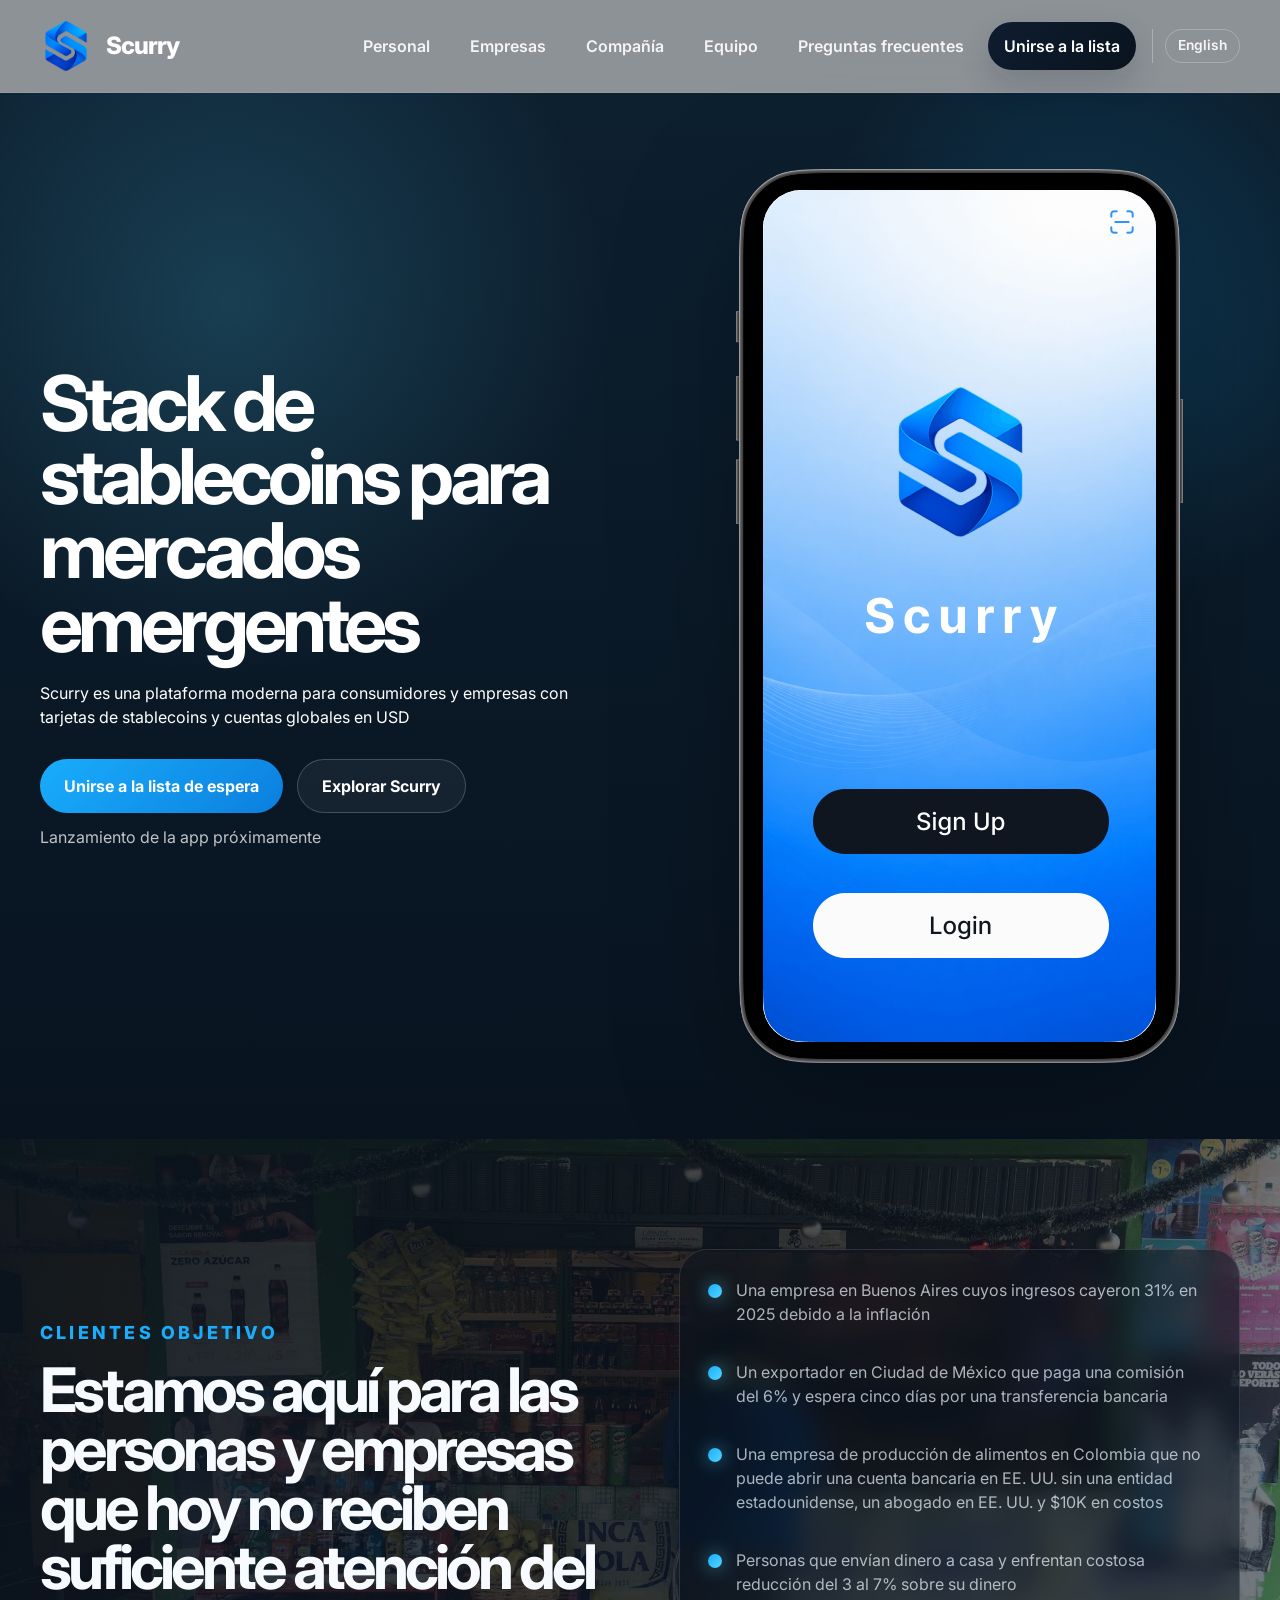
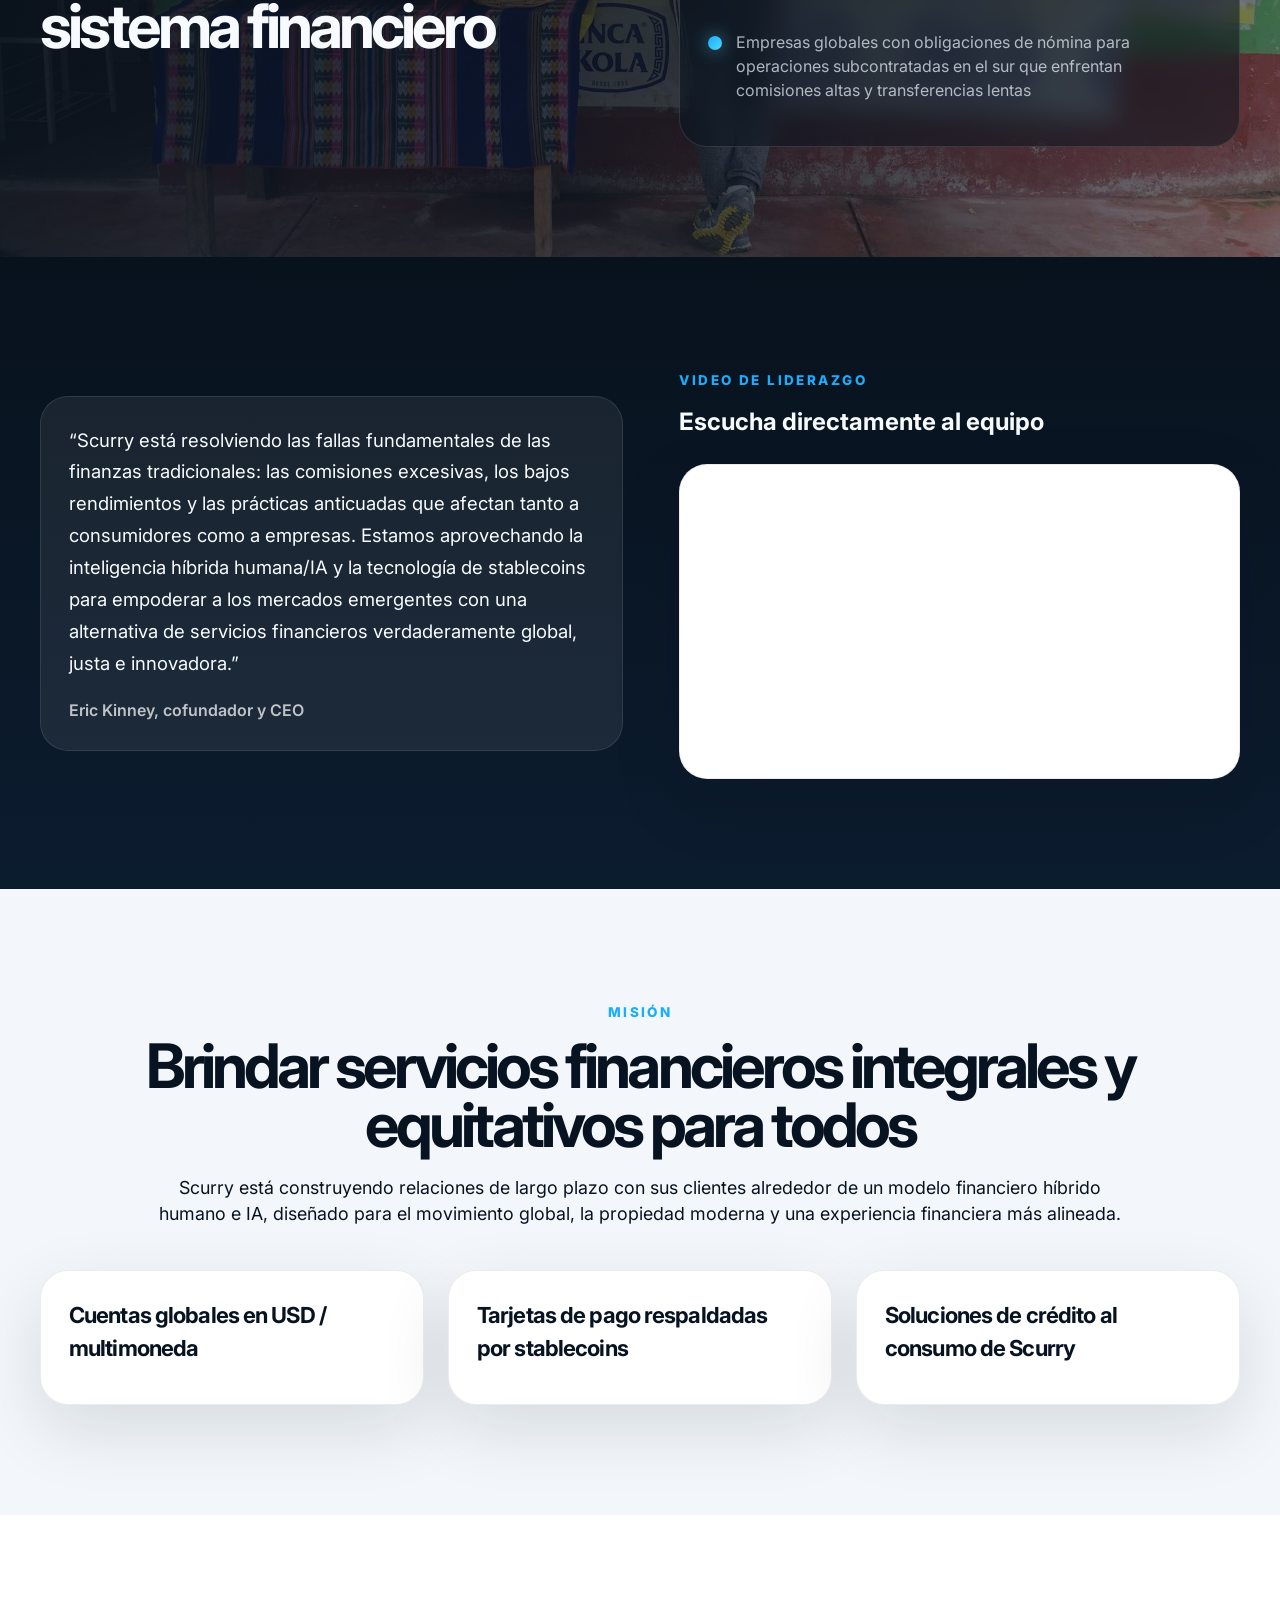
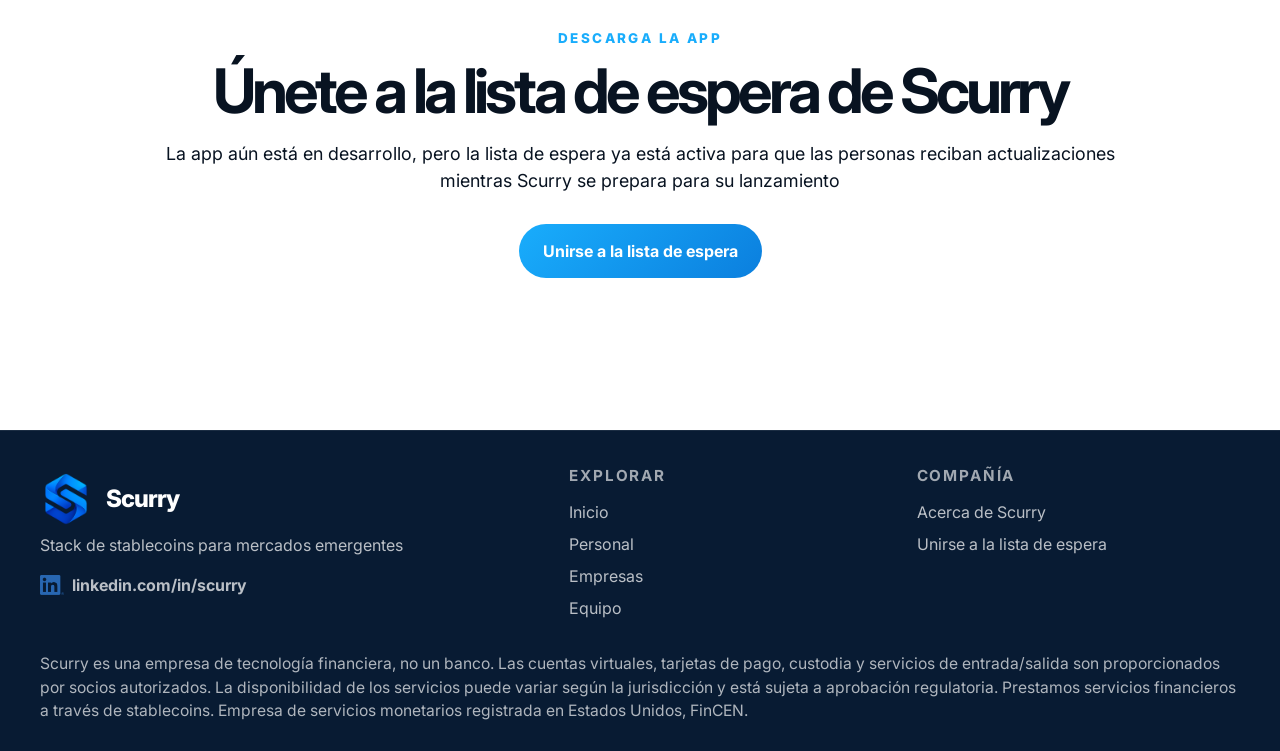
==== commit 05fc2cf7: "i18n" ====
--- a/es_MX/index.html
+++ b/es_MX/index.html
@@ -14,6 +14,11 @@
 
   <title>Scurry | Ecosistema global de stablecoins con IA</title>
   <meta name="description" content="Scurry es la plataforma de activos digitales y dinero fiat para mercados emergentes, creada para guardar, generar rendimiento, poseer, invertir, mover y gastar múltiples monedas y stablecoins.">
+  <link rel="alternate" hreflang="en-US" href="../index.html">
+  <link rel="alternate" hreflang="es-MX" href="index.html">
+  <link rel="alternate" hreflang="x-default" href="../index.html">
+  <meta property="og:locale" content="es_MX">
+  <meta property="og:locale:alternate" content="en_US">
 </head>
 <body>
   <div class="site-shell">
@@ -32,6 +37,7 @@
         <a href="team.html">Equipo</a>
         <a href="faq.html">Preguntas frecuentes</a>
         <a href="coming-soon.html" class="nav-cta">Unirse a la lista</a>
+      <div class="language-switcher" aria-label="Language options"><a href="../index.html" hreflang="en-US" lang="en-US">English</a></div>
       </nav>
     </div>
   </header>
@@ -99,20 +105,6 @@
         </div>
       </section>
 
-      <section id="ecosystem" class="section section-light">
-        <div class="container center-stack reveal">
-          <p class="eyebrow">Misión</p>
-          <h2>Brindar servicios financieros integrales y equitativos para todos</h2>
-          <p class="section-intro">Scurry está construyendo relaciones de largo plazo con sus clientes alrededor de un modelo financiero híbrido humano e IA, diseñado para el movimiento global, la propiedad moderna y una experiencia financiera más alineada.</p>
-        </div>
-      <div class="container feature-grid three-up">
-        <article class="feature-card reveal"><h3>Cuentas globales en USD / multimoneda</h3></article>
-        <article class="feature-card reveal delay-1"><h3>Tarjetas de pago respaldadas por stablecoins</h3></article>
-        <article class="feature-card reveal delay-1"><h3>Soluciones de crédito al consumo de Scurry</h3></article>
-      </div>
-
-      </section>
-
     <section class="section section-dark image-section target-image-section">
       <div class="container split-grid">
         <div class="reveal split-copy">
@@ -123,7 +115,7 @@
           <div class="bullet-item"><span></span><p>Una empresa en Buenos Aires cuyos ingresos cayeron 31% en 2025 debido a la inflación</p></div>
           <div class="bullet-item"><span></span><p>Un exportador en Ciudad de México que paga una comisión del 6% y espera cinco días por una transferencia bancaria</p></div>
           <div class="bullet-item"><span></span><p>Una empresa de producción de alimentos en Colombia que no puede abrir una cuenta bancaria en EE. UU. sin una entidad estadounidense, un abogado en EE. UU. y $10K en costos</p></div>
-          <div class="bullet-item"><span></span><p>Personas que envían dinero a casa y enfrentan una deducción del 3 al 7% sobre su dinero</p></div>
+          <div class="bullet-item"><span></span><p>Personas que envían dinero a casa y enfrentan costosa reducción del 3 al 7% sobre su dinero</p></div>
           <div class="bullet-item"><span></span><p>Empresas globales con obligaciones de nómina para operaciones subcontratadas en el sur que enfrentan comisiones altas y transferencias lentas</p></div>
         </div>
       </div>
@@ -144,6 +136,20 @@
           </div>
         </div>
       </section>
+
+      <section id="ecosystem" class="section section-light">
+        <div class="container center-stack reveal">
+          <p class="eyebrow">Misión</p>
+          <h2>Brindar servicios financieros integrales y equitativos para todos</h2>
+          <p class="section-intro">Scurry está construyendo relaciones de largo plazo con sus clientes alrededor de un modelo financiero híbrido humano e IA, diseñado para el movimiento global, la propiedad moderna y una experiencia financiera más alineada.</p>
+        </div>
+      <div class="container feature-grid three-up">
+        <article class="feature-card reveal"><h3>Cuentas globales en USD / multimoneda</h3></article>
+        <article class="feature-card reveal delay-1"><h3>Tarjetas de pago respaldadas por stablecoins</h3></article>
+        <article class="feature-card reveal delay-1"><h3>Soluciones de crédito al consumo de Scurry</h3></article>
+      </div>
+
+      </section>      
 
       <section class="section section-white">
         <div class="container section-heading reveal">
--- a/es_MX/styles.css
+++ b/es_MX/styles.css
@@ -208,6 +208,43 @@
   color: #fff !important;
 }
 
+.language-switcher {
+  display: inline-flex;
+  align-items: center;
+  gap: 6px;
+  margin-left: 8px;
+  padding-left: 12px;
+  border-left: 1px solid currentColor;
+}
+
+.glass-nav .language-switcher {
+  color: rgba(255, 255, 255, 0.28);
+}
+
+.solid-nav .language-switcher {
+  color: rgba(8, 19, 33, 0.16);
+}
+
+.site-nav .language-switcher a {
+  min-width: 44px;
+  padding: 9px 12px;
+  border: 1px solid currentColor;
+  border-radius: 999px;
+  font-size: 0.86rem;
+  line-height: 1;
+  text-align: center;
+}
+
+.glass-nav .site-nav .language-switcher a {
+  color: rgba(255, 255, 255, 0.92);
+  border-color: rgba(255, 255, 255, 0.24);
+}
+
+.solid-nav .site-nav .language-switcher a {
+  color: var(--text);
+  border-color: var(--line);
+}
+
 /* Hero */
 .hero-home {
   min-height: min(720px, calc(100vh - var(--nav)));
@@ -1089,6 +1126,18 @@
     text-align: center;
   }
 
+  .language-switcher {
+    justify-content: center;
+    margin: 8px 0 0;
+    padding: 12px 0 0;
+    border-left: 0;
+    border-top: 1px solid currentColor;
+  }
+
+  .site-nav .language-switcher a {
+    width: 100%;
+  }
+
   .hero-copy h1,
   .page-hero h1,
   .section-heading h2,
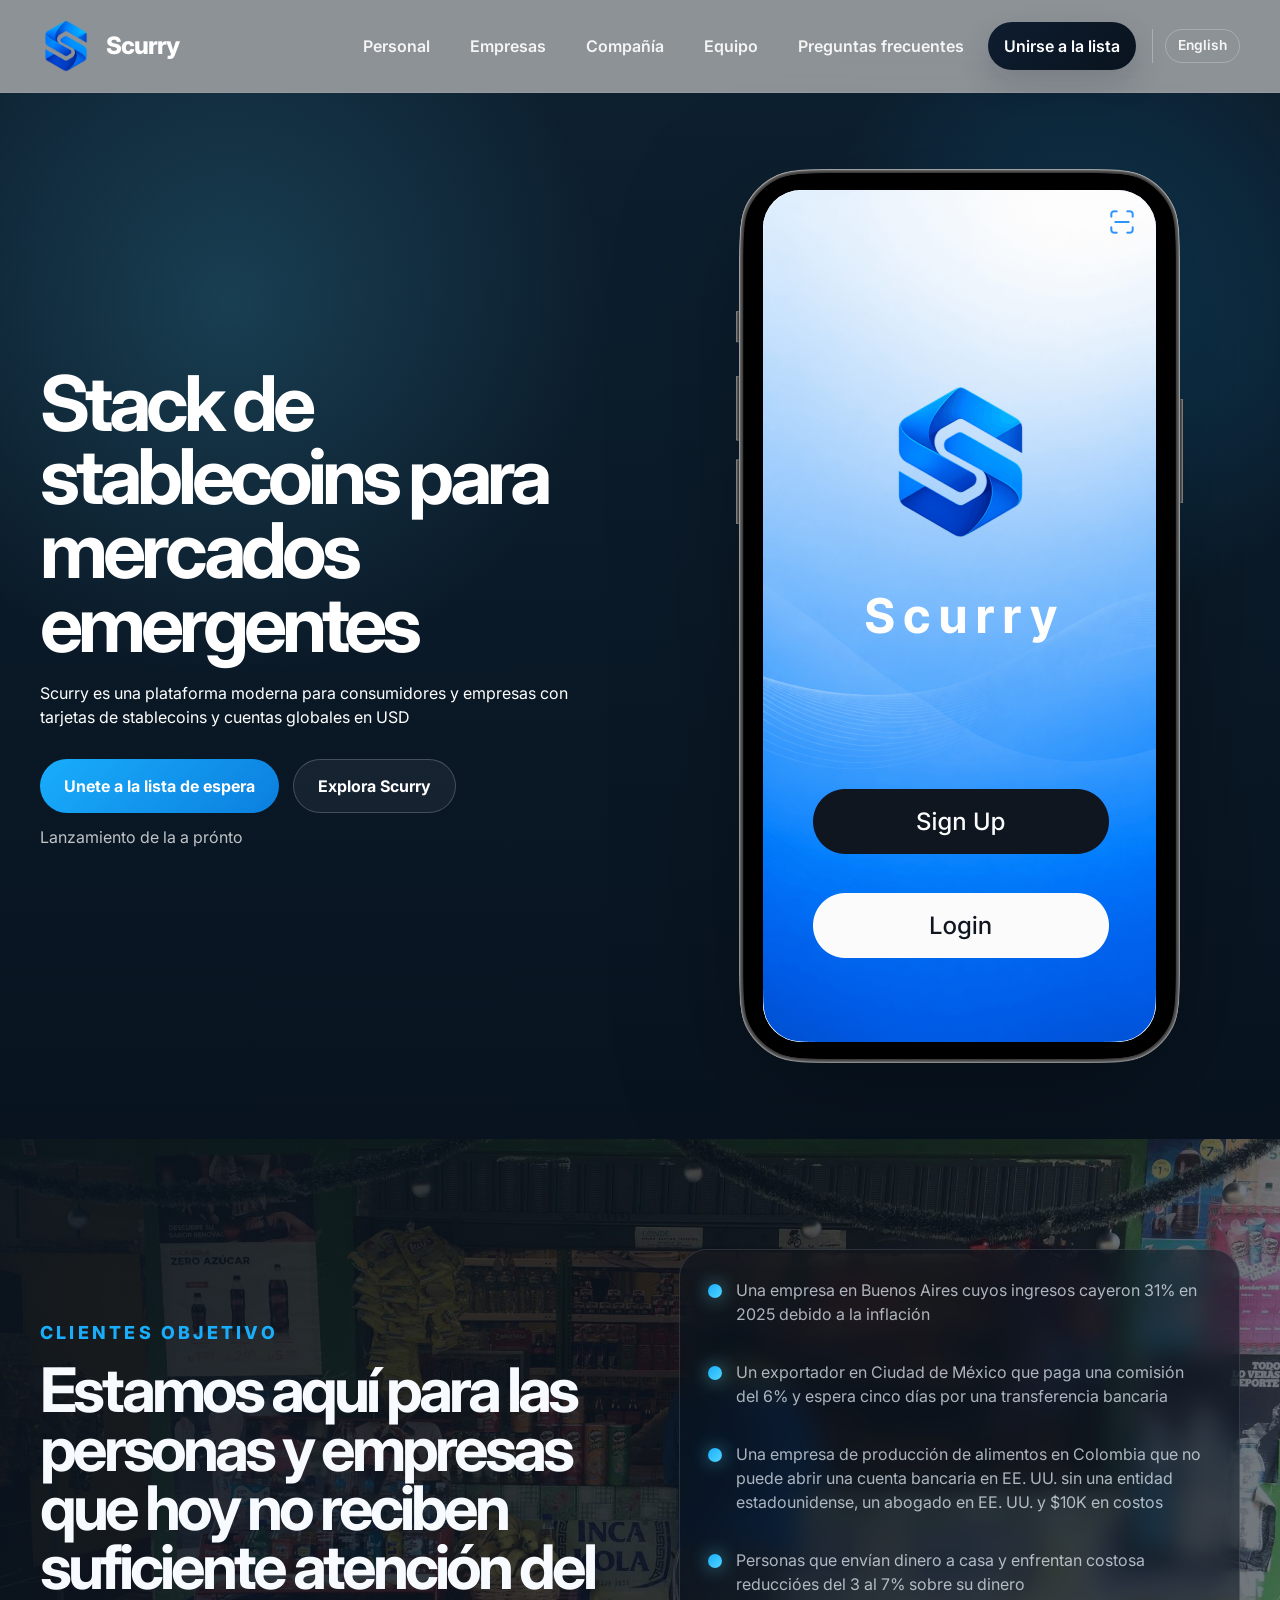
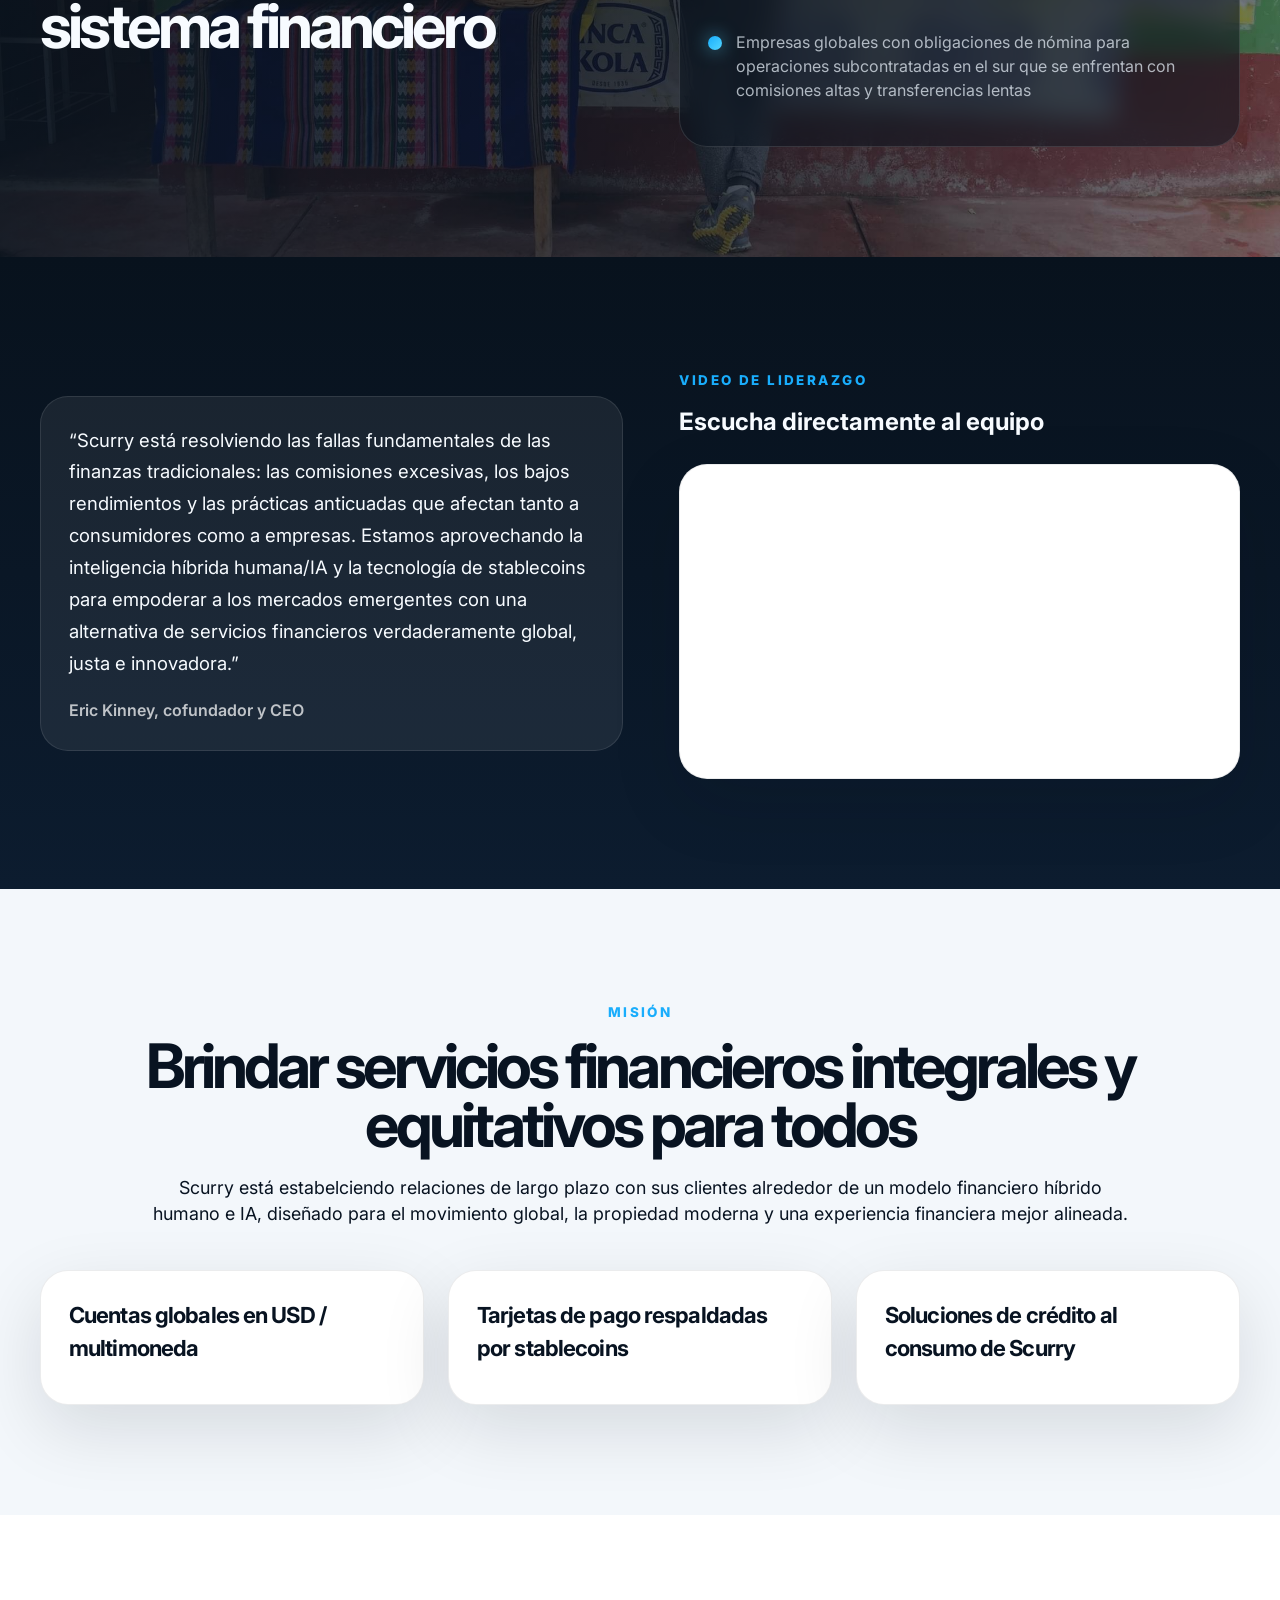
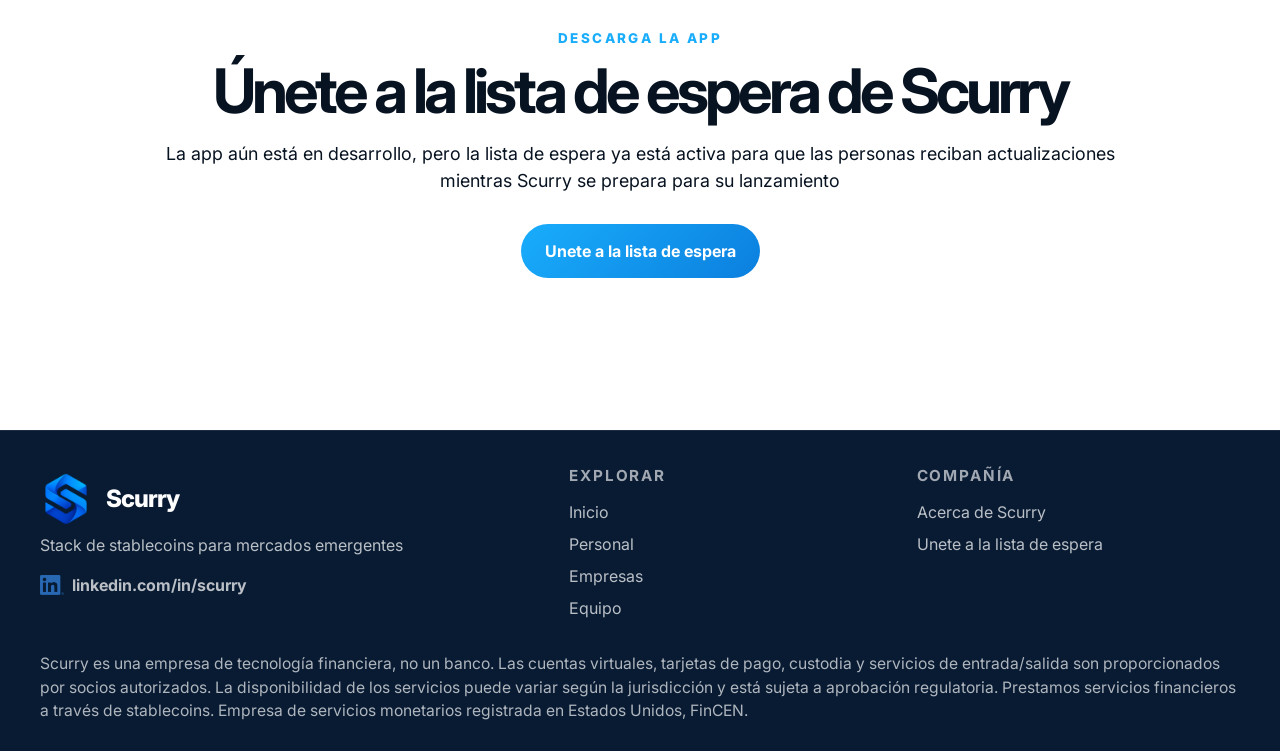
==== commit 58162ccd: "spanish updates" ====
--- a/es_MX/index.html
+++ b/es_MX/index.html
@@ -49,10 +49,10 @@
             <h1>Stack de stablecoins para mercados emergentes</h1>
             <p>Scurry es una plataforma moderna para consumidores y empresas con tarjetas de stablecoins y cuentas globales en USD</p>
             <div class="hero-actions">
-              <a href="coming-soon.html" class="btn btn-primary">Unirse a la lista de espera</a>
-              <a href="#ecosystem" class="btn btn-secondary">Explorar Scurry</a>
+              <a href="coming-soon.html" class="btn btn-primary">Unete a la lista de espera</a>
+              <a href="#ecosystem" class="btn btn-secondary">Explora Scurry</a>
             </div>
-            <p class="coming-label">Lanzamiento de la app próximamente</p>
+            <p class="coming-label">Lanzamiento de la a prónto</p>
           </div>
           <div class="hero-visual hero-mockup reveal delay-1">
 
@@ -115,8 +115,8 @@
           <div class="bullet-item"><span></span><p>Una empresa en Buenos Aires cuyos ingresos cayeron 31% en 2025 debido a la inflación</p></div>
           <div class="bullet-item"><span></span><p>Un exportador en Ciudad de México que paga una comisión del 6% y espera cinco días por una transferencia bancaria</p></div>
           <div class="bullet-item"><span></span><p>Una empresa de producción de alimentos en Colombia que no puede abrir una cuenta bancaria en EE. UU. sin una entidad estadounidense, un abogado en EE. UU. y $10K en costos</p></div>
-          <div class="bullet-item"><span></span><p>Personas que envían dinero a casa y enfrentan costosa reducción del 3 al 7% sobre su dinero</p></div>
-          <div class="bullet-item"><span></span><p>Empresas globales con obligaciones de nómina para operaciones subcontratadas en el sur que enfrentan comisiones altas y transferencias lentas</p></div>
+          <div class="bullet-item"><span></span><p>Personas que envían dinero a casa y enfrentan costosa reduccióes del 3 al 7% sobre su dinero</p></div>
+          <div class="bullet-item"><span></span><p>Empresas globales con obligaciones de nómina para operaciones subcontratadas en el sur que se enfrentan con comisiones altas y transferencias lentas</p></div>
         </div>
       </div>
     </section>
@@ -141,7 +141,7 @@
         <div class="container center-stack reveal">
           <p class="eyebrow">Misión</p>
           <h2>Brindar servicios financieros integrales y equitativos para todos</h2>
-          <p class="section-intro">Scurry está construyendo relaciones de largo plazo con sus clientes alrededor de un modelo financiero híbrido humano e IA, diseñado para el movimiento global, la propiedad moderna y una experiencia financiera más alineada.</p>
+          <p class="section-intro">Scurry está estabelciendo relaciones de largo plazo con sus clientes alrededor de un modelo financiero híbrido humano e IA, diseñado para el movimiento global, la propiedad moderna y una experiencia financiera mejor alineada.</p>
         </div>
       <div class="container feature-grid three-up">
         <article class="feature-card reveal"><h3>Cuentas globales en USD / multimoneda</h3></article>
@@ -156,7 +156,7 @@
           <p class="eyebrow">Descarga la app</p>
           <h2>Únete a la lista de espera de Scurry</h2>
           <p class="section-intro">La app aún está en desarrollo, pero la lista de espera ya está activa para que las personas reciban actualizaciones mientras Scurry se prepara para su lanzamiento</p>
-          <div class="center-actions"><a href="coming-soon.html" class="btn btn-primary">Unirse a la lista de espera</a></div>
+          <div class="center-actions"><a href="coming-soon.html" class="btn btn-primary">Unete a la lista de espera</a></div>
         </div>
       </section>
     </main>
@@ -178,7 +178,7 @@
       <div>
         <h4>Compañía</h4>
         <a href="about.html">Acerca de Scurry</a>
-        <a href="coming-soon.html">Unirse a la lista de espera</a>
+        <a href="coming-soon.html">Unete a la lista de espera</a>
       </div>
     </div>
     <div class="container disclosure-row">
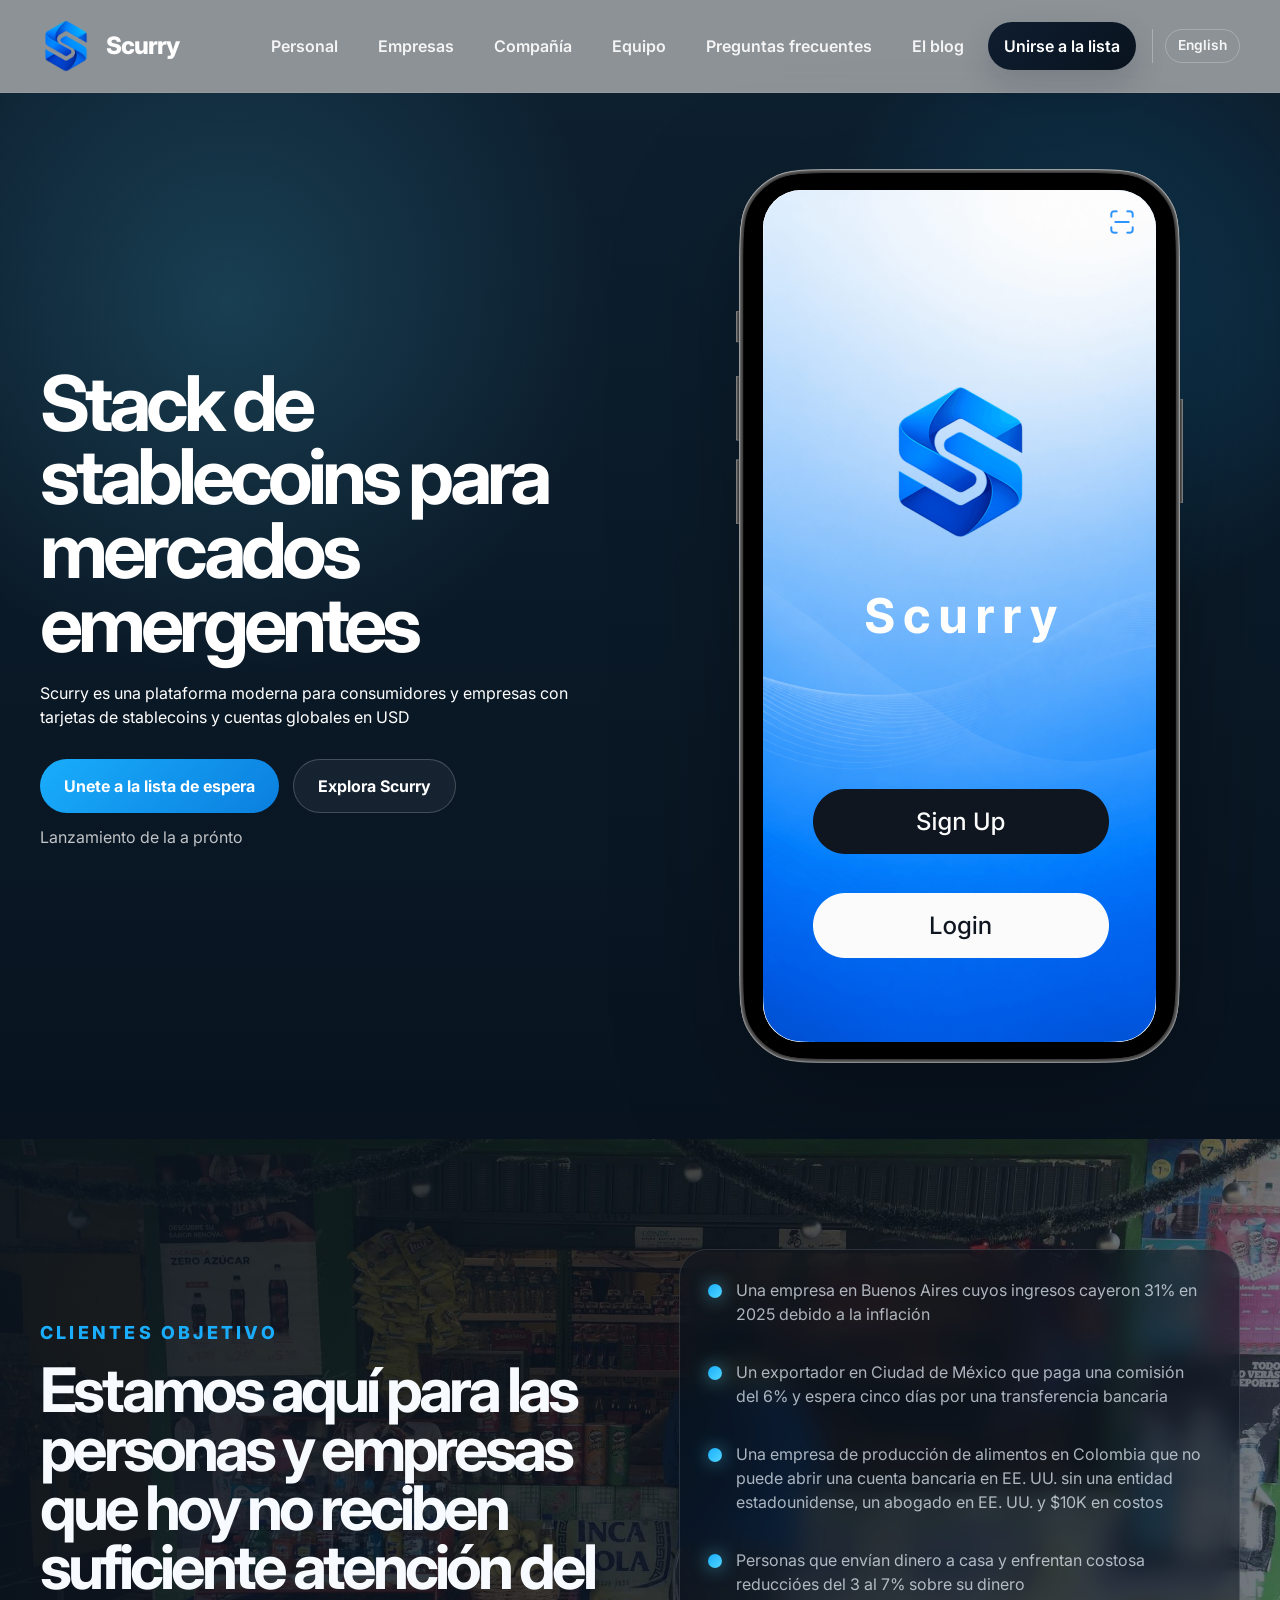
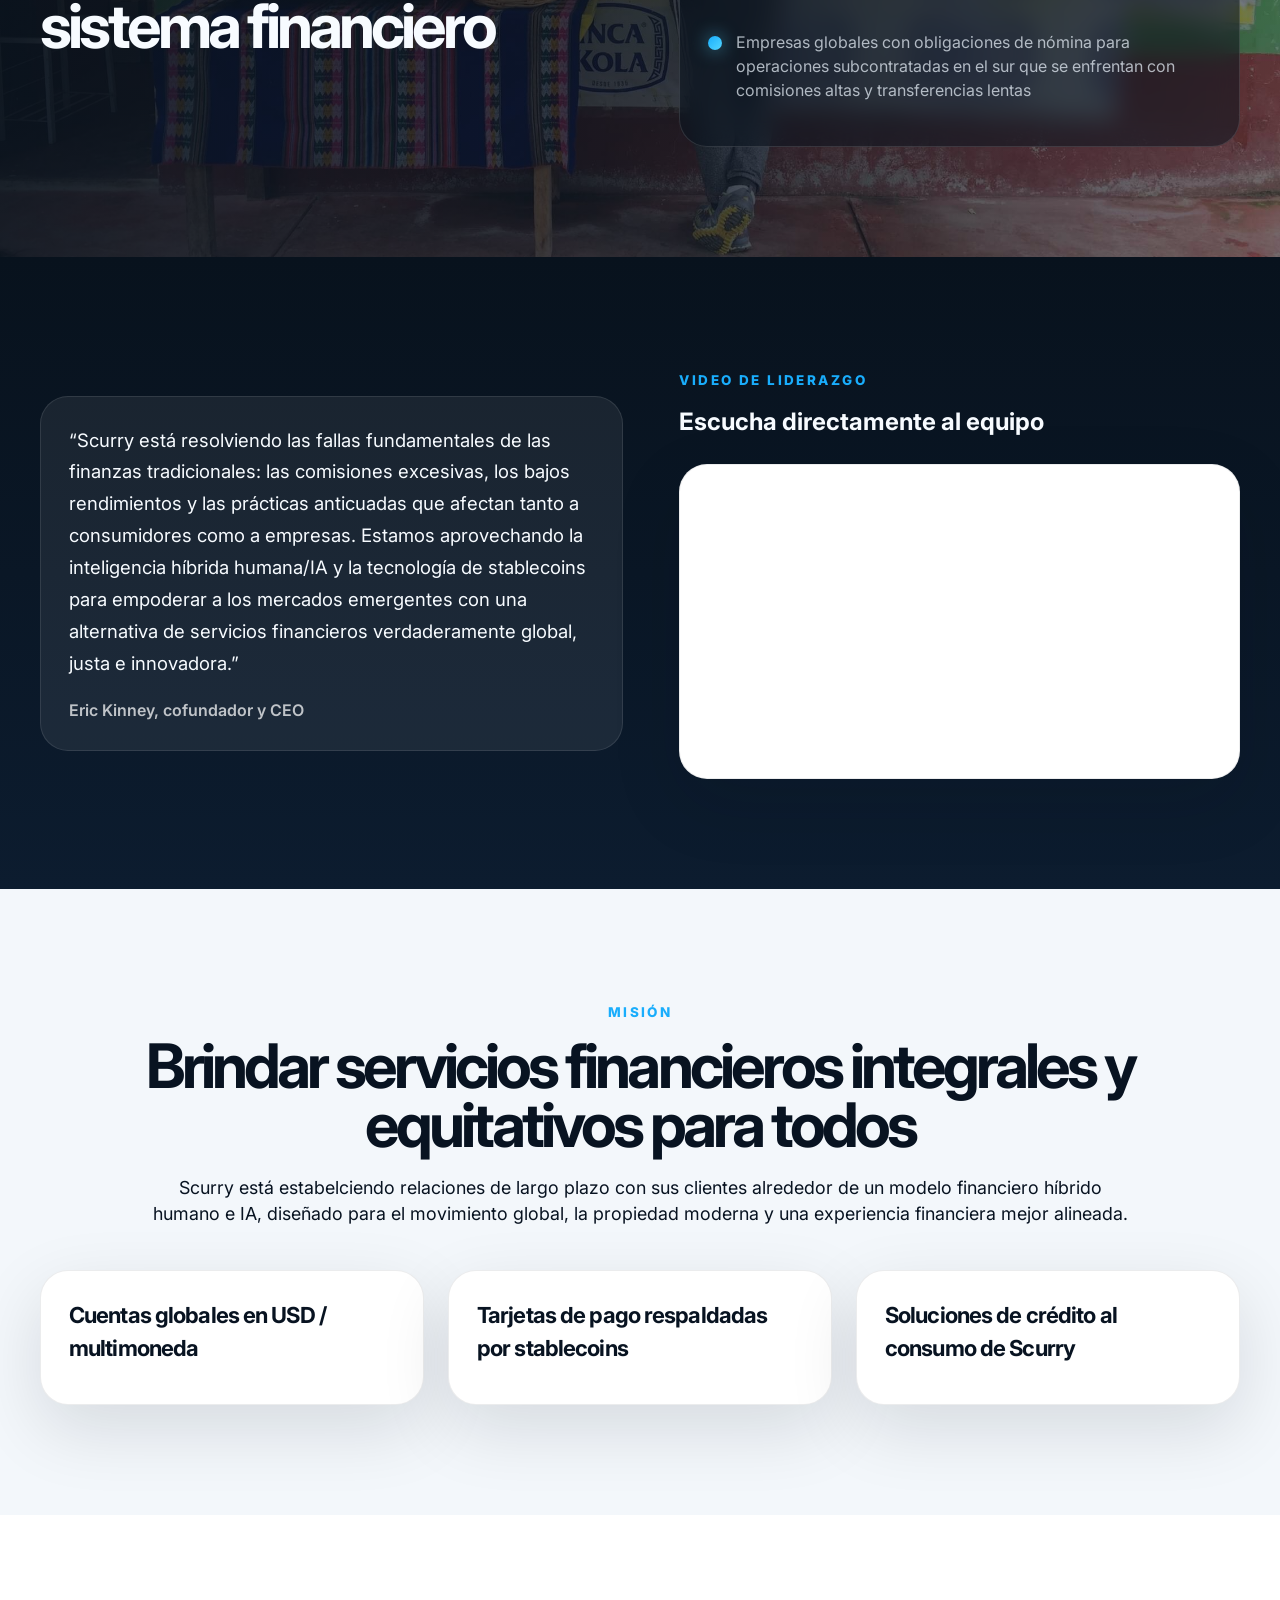
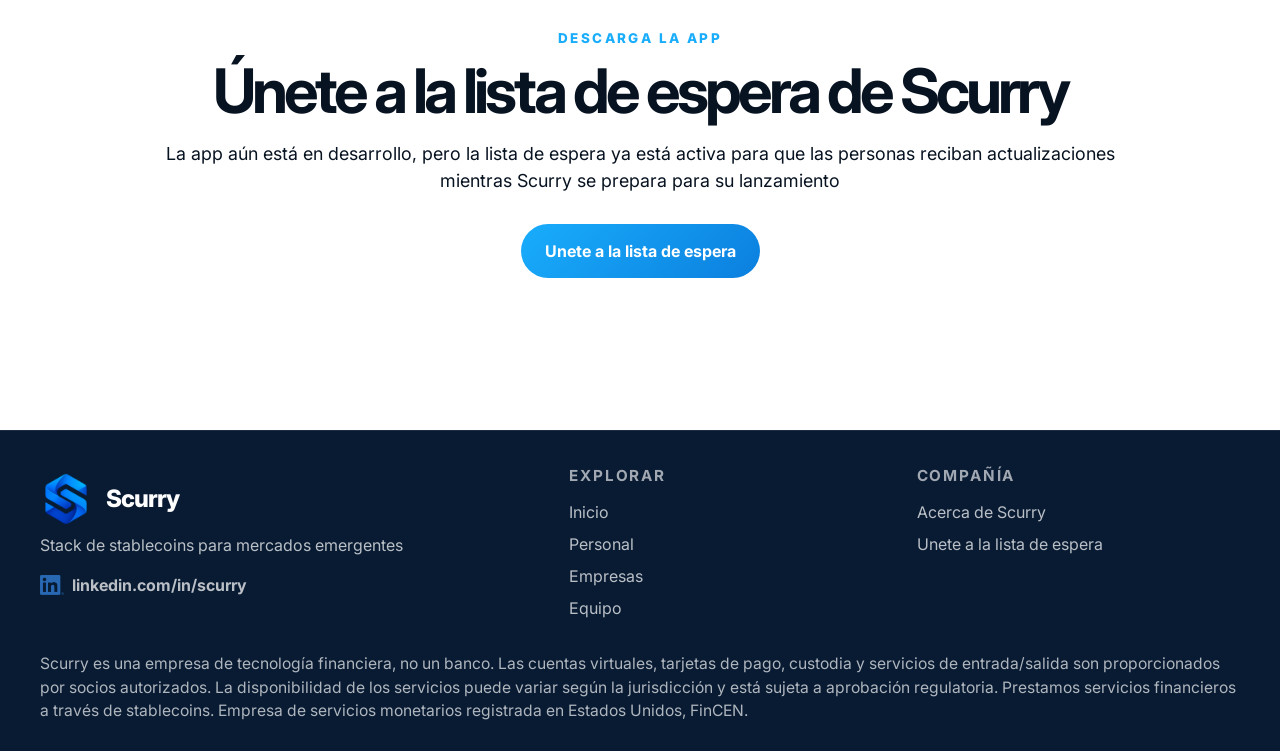
==== commit 83b4a564: "added blog page" ====
--- a/es_MX/index.html
+++ b/es_MX/index.html
@@ -36,6 +36,7 @@
         <a href="about.html">Compañía</a>
         <a href="team.html">Equipo</a>
         <a href="faq.html">Preguntas frecuentes</a>
+        <a href="blog.html">El blog</a>
         <a href="coming-soon.html" class="nav-cta">Unirse a la lista</a>
       <div class="language-switcher" aria-label="Language options"><a href="../index.html" hreflang="en-US" lang="en-US">English</a></div>
       </nav>
--- a/es_MX/styles.css
+++ b/es_MX/styles.css
@@ -1400,6 +1400,134 @@
     width: min(250px, 82vw);
   }
 }
+
+/* Blog page */
+.blog-section {
+  padding-top: 76px;
+}
+
+.blog-list {
+  display: grid;
+  gap: 28px;
+  max-width: 900px;
+}
+
+.blog-entry {
+  padding: 34px;
+  border: 1px solid var(--line);
+  border-radius: var(--radius-sm);
+  background: #fff;
+  box-shadow: 0 18px 48px rgba(4, 15, 26, 0.08);
+}
+
+.blog-entry-header {
+  margin-bottom: 18px;
+}
+
+.blog-meta {
+  margin-bottom: 10px;
+  color: var(--muted);
+  font-size: 0.92rem;
+  font-weight: 700;
+}
+
+.blog-entry h2 {
+  margin-bottom: 0;
+  font-size: clamp(1.7rem, 3vw, 2.4rem);
+  line-height: 1.08;
+  letter-spacing: -0.045em;
+}
+
+.blog-body {
+  color: var(--muted);
+  font-size: 1.03rem;
+}
+
+.blog-body h3 {
+  margin: 30px 0 12px;
+  color: var(--text);
+  font-size: clamp(1.25rem, 2vw, 1.6rem);
+  line-height: 1.15;
+  letter-spacing: -0.035em;
+}
+
+.blog-body p,
+.blog-body ul,
+.blog-body blockquote {
+  margin-bottom: 18px;
+}
+
+.blog-body blockquote {
+  margin-left: 0;
+  padding: 18px 20px;
+  border-left: 4px solid var(--accent);
+  border-radius: 0 12px 12px 0;
+  background: var(--surface-soft);
+  color: var(--text);
+  font-weight: 800;
+}
+
+.blog-body ul {
+  padding-left: 22px;
+}
+
+.blog-body li {
+  margin-bottom: 8px;
+}
+
+.blog-toggle {
+  display: inline-flex;
+  align-items: center;
+  margin-top: 4px;
+  border: 0;
+  border-bottom: 1px solid rgba(25, 173, 252, 0.4);
+  background: transparent;
+  color: var(--accent-deep);
+  cursor: pointer;
+  font: inherit;
+  font-weight: 800;
+  padding: 0 0 3px;
+}
+
+.blog-toggle:hover,
+.blog-toggle:focus-visible {
+  color: #075ba4;
+}
+
+/* Blog hero image */
+.blog-hero-image {
+  position: relative;
+  overflow: hidden;
+  color: #fff;
+  background:
+    linear-gradient(
+      90deg,
+      rgba(8, 18, 29, 0.88) 0%,
+      rgba(8, 18, 29, 0.72) 50%,
+      rgba(8, 18, 29, 0.48) 100%
+    ),
+    url("images/brazil.jpg");
+  background-size: cover;
+  background-position: center;
+  background-repeat: no-repeat;
+}
+
+.blog-hero-image .container {
+  position: relative;
+  z-index: 1;
+}
+
+.blog-hero-image .eyebrow,
+.blog-hero-image h1 {
+  color: #fff;
+}
+
+.blog-hero-image h1 {
+  max-width: 950px;
+  margin-left: auto;
+  margin-right: auto;
+}
+
 /* FAQ page */
 .faq-hero {
   padding: 120px 0 92px;
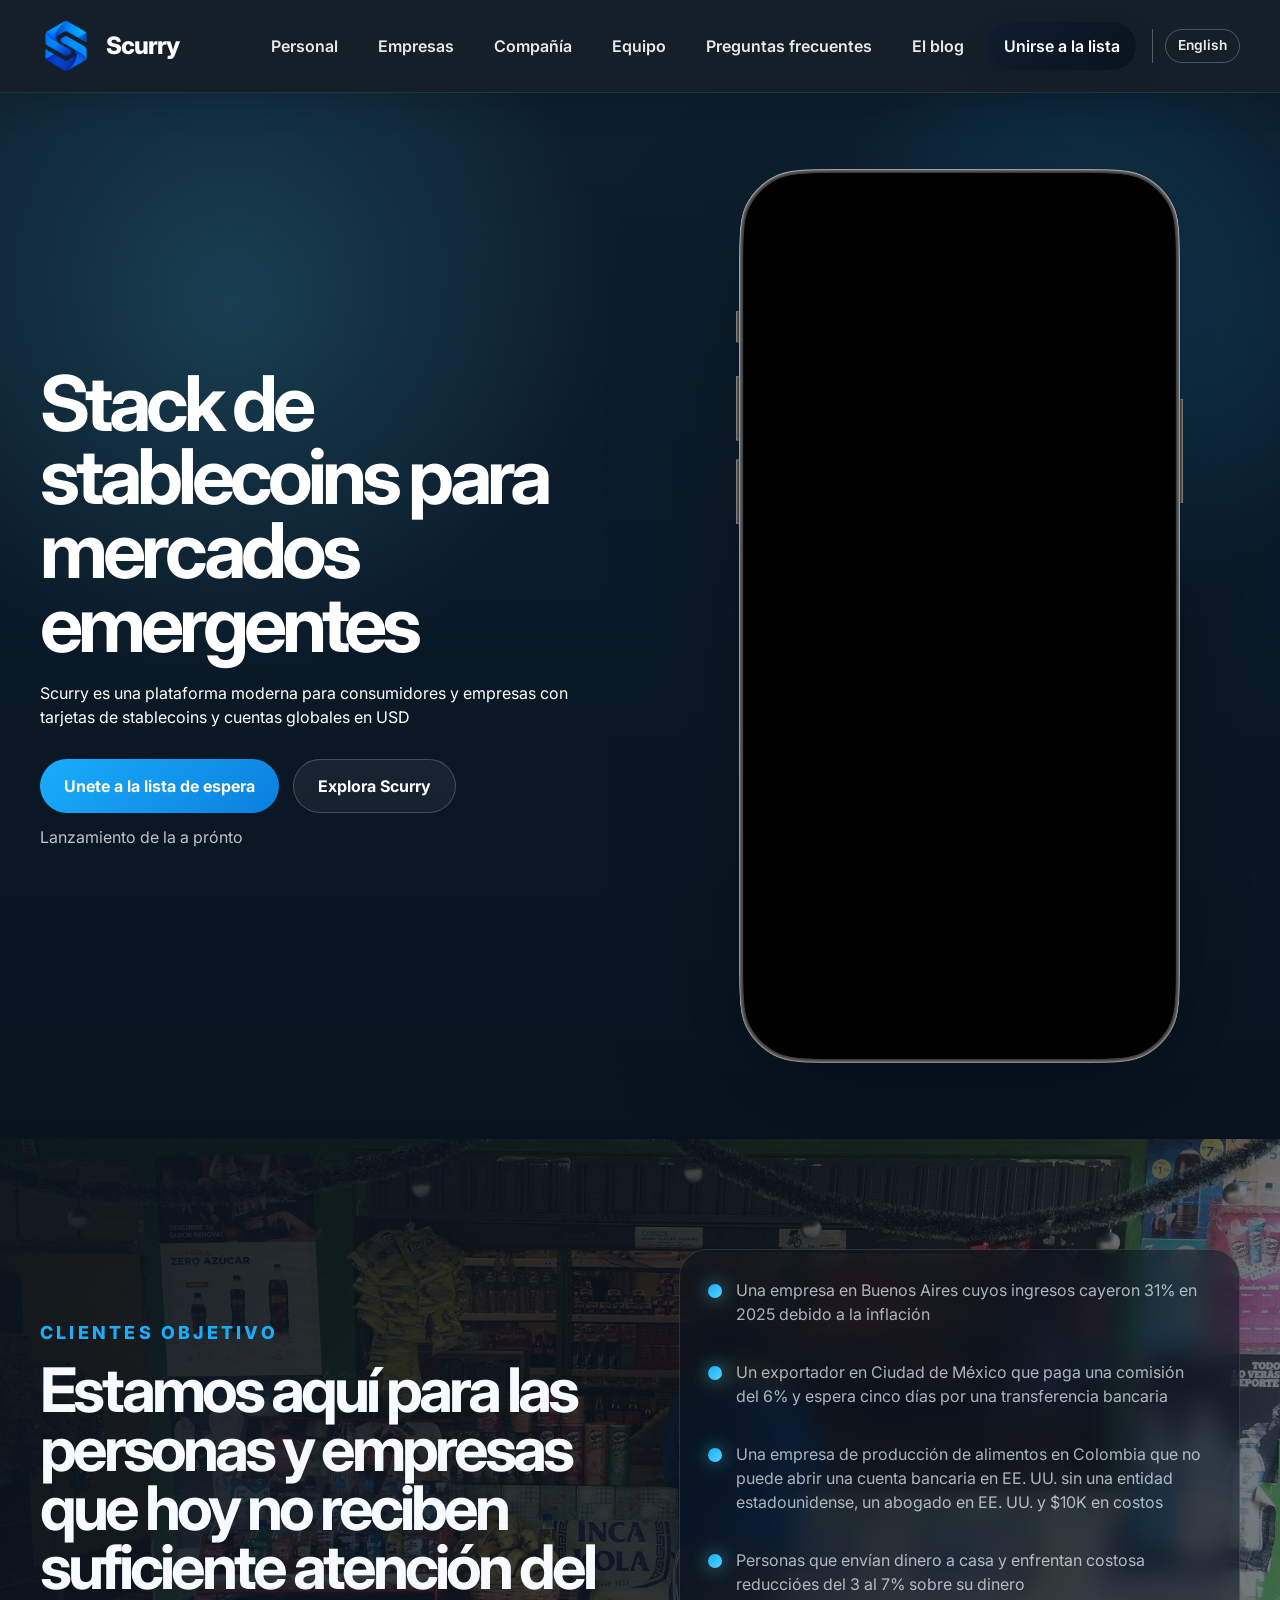
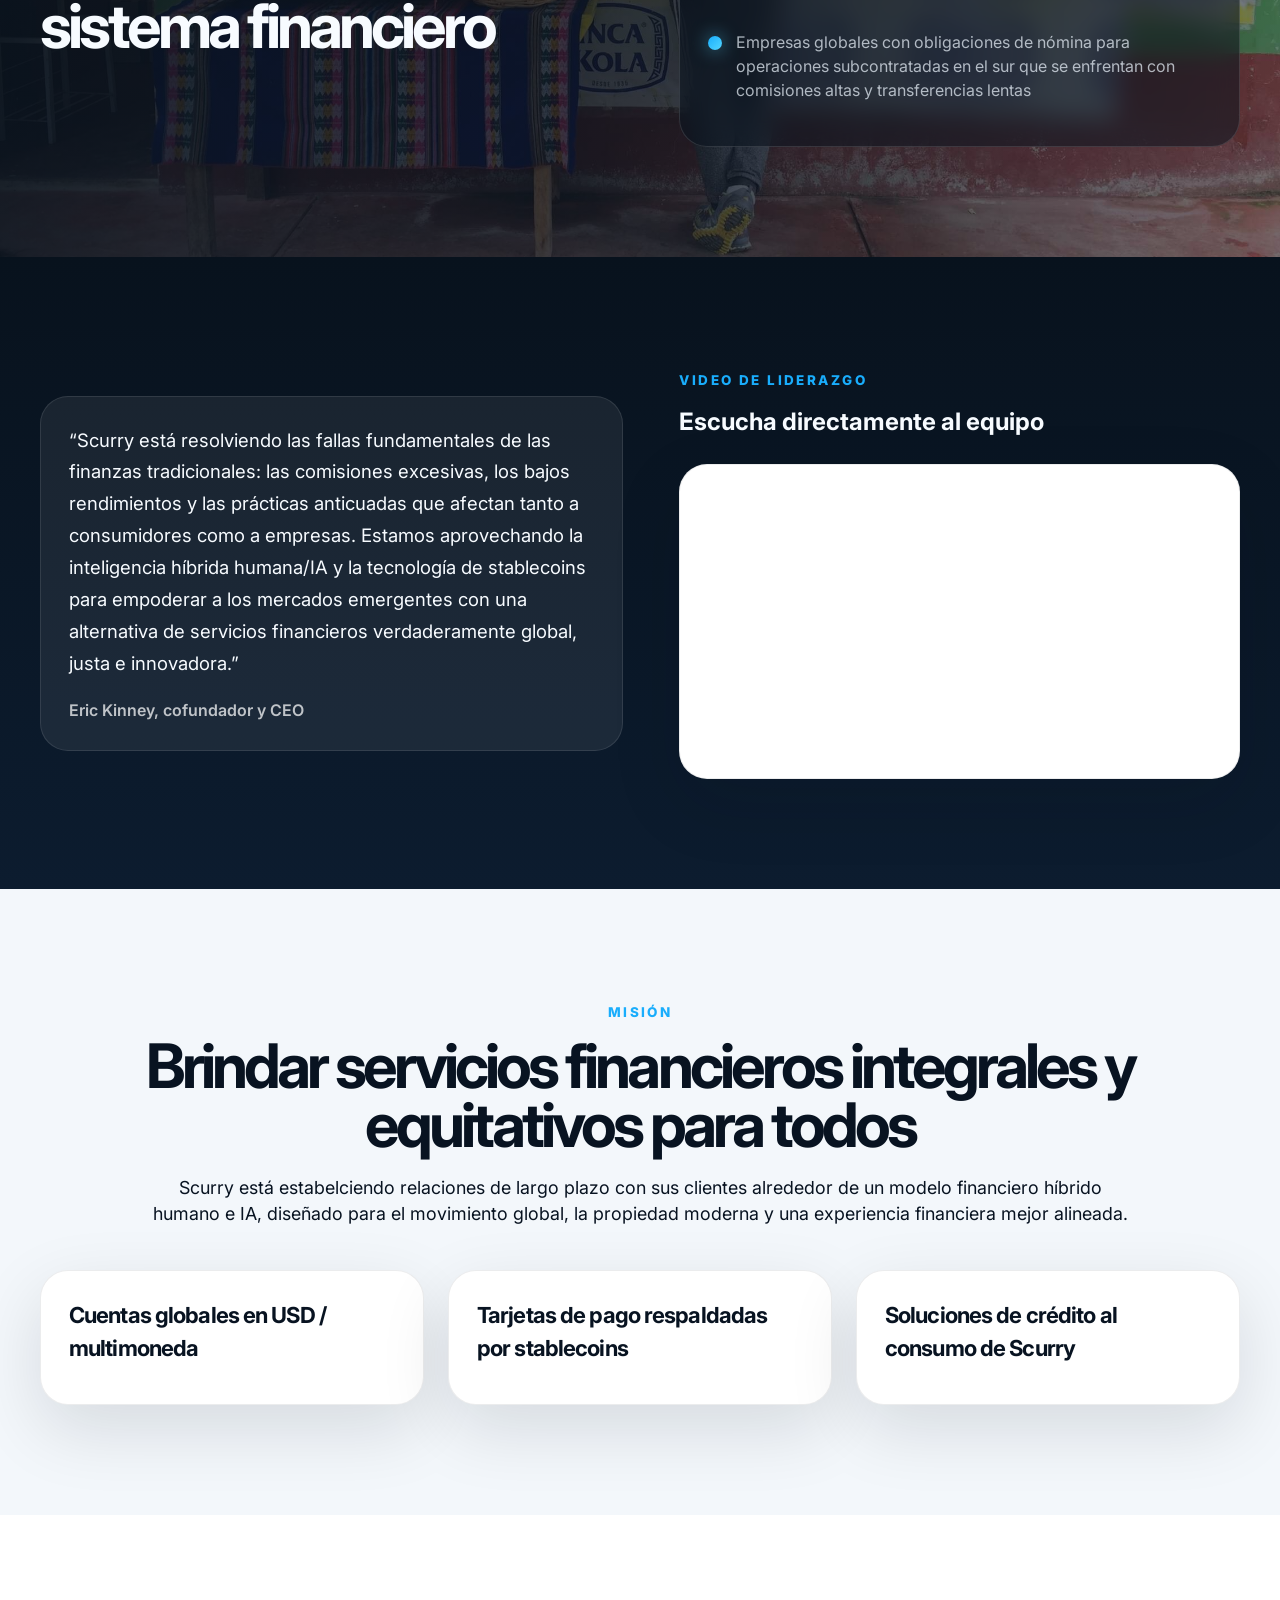
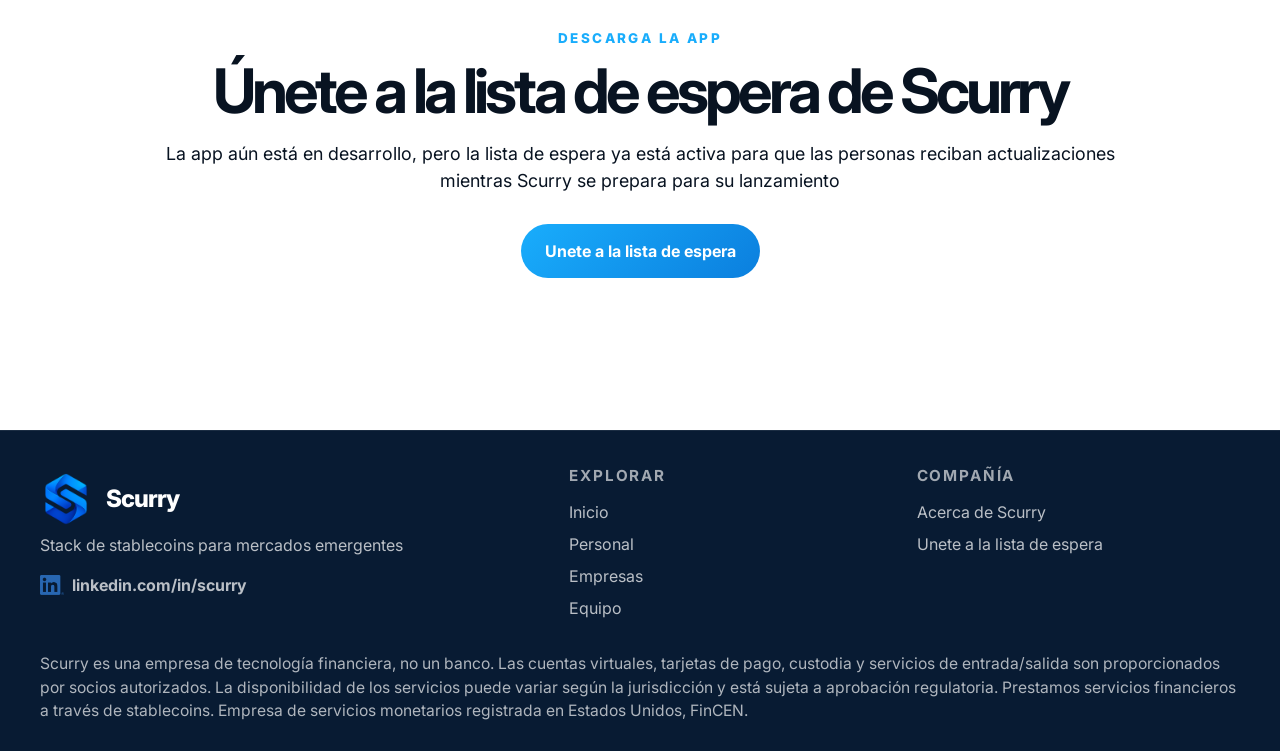
==== commit e39ae705: "video" ====
--- a/es_MX/index.html
+++ b/es_MX/index.html
@@ -56,49 +56,13 @@
             <p class="coming-label">Lanzamiento de la a prónto</p>
           </div>
           <div class="hero-visual hero-mockup reveal delay-1">
-
-            <div class="phone-demo" id="phone-demo" aria-label="Vista previa de la app de Scurry">
+            <div class="phone-demo">
               <img class="phone-frame" src="images/mockup/phoneLight.png" alt="">
-              
-              <div class="phone-screen-clip">
-                <div class="mockup-slide active">
-                  <img src="images/mockup/screen1.png" alt="Pantalla 1 de la app de Scurry">
-                </div>
-              
-                <div class="mockup-slide">
-                  <img src="images/mockup/screen2.png" alt="Pantalla 2 de la app de Scurry">
-                </div>
-              
-                <div class="mockup-slide">
-                  <img src="images/mockup/screen3.png" alt="Pantalla 3 de la app de Scurry">
-                </div>
-              
-                <div class="mockup-slide">
-                  <img src="images/mockup/screen4.png" alt="Pantalla 4 de la app de Scurry">
-                </div>
-              
-                <div class="mockup-slide">
-                  <img src="images/mockup/screen5.png" alt="Pantalla 5 de la app de Scurry">
-                </div>
-              
-                <div class="mockup-slide">
-                  <img src="images/mockup/screen6.png" alt="Pantalla 6 de la app de Scurry">
-                </div>
-              
-                <div class="mockup-slide">
-                  <img src="images/mockup/screen7.png" alt="Pantalla 7 de la app de Scurry">
-                </div>
-              
-                <div class="mockup-slide">
-                  <img src="images/mockup/screen8.png" alt="Pantalla 8 de la app de Scurry">
-                </div>
-              
-                <div class="mockup-slide">
-                  <img src="images/mockup/screen9.png" alt="Pantalla 9 de la app de Scurry">
-                </div>
+              <div class="phone-video-clip">
+                <video class="hero-app-video" autoplay loop muted playsinline preload="auto" aria-label="Vista previa de la app de Scurry">
+                  <source src="images/scurryapp.mp4" type="video/mp4">
+                </video>
               </div>
-            
-              
             </div>
           </div>
 
--- a/es_MX/styles.css
+++ b/es_MX/styles.css
@@ -95,18 +95,19 @@
   position: sticky;
   top: 0;
   z-index: 100;
-  backdrop-filter: blur(16px);
-  -webkit-backdrop-filter: blur(16px);
+  isolation: isolate;
 }
 
 .glass-nav {
-  background: rgba(7, 18, 29, 0.46);
+  background: rgba(7, 18, 29, 0.94);
   border-bottom: 1px solid rgba(255, 255, 255, 0.08);
+  box-shadow: 0 10px 30px rgba(4, 15, 26, 0.18);
 }
 
 .solid-nav {
-  background: rgba(255, 255, 255, 0.9);
+  background: rgba(255, 255, 255, 0.97);
   border-bottom: 1px solid var(--line);
+  box-shadow: 0 10px 30px rgba(4, 15, 26, 0.08);
 }
 
 .nav-row {
@@ -407,22 +408,22 @@
   top: 18%;
 }
 
-/* App phone mockup */
+/* App preview video */
 .hero-mockup {
   min-height: 620px;
   display: grid;
   place-items: center;
+  isolation: isolate;
 }
 
 .phone-demo {
   position: relative;
   width: min(447px, 78vw);
   aspect-ratio: 447 / 894;
-  z-index: 3;
   filter: drop-shadow(0 30px 60px rgba(0, 0, 0, 0.28));
-}
-
-/* phoneLight.png is filled, so it stays behind the screen mockups */
+  contain: paint;
+}
+
 .phone-frame {
   position: absolute;
   inset: 0;
@@ -432,65 +433,26 @@
   pointer-events: none;
 }
 
-/* 447x894 phone frame with 393x852 screens centered inside */
-.phone-screen-clip {
+.phone-video-clip {
   position: absolute;
   left: 6.04%;
   top: 2.35%;
   width: 87.92%;
-  height: 95.30%;
+  height: 95.3%;
+  z-index: 2;
+  overflow: hidden;
   border-radius: 38px;
-  overflow: hidden;
-  background: #eef6ff;
-  z-index: 3;
-}
-
-.mockup-slide {
-  position: absolute;
-  inset: 0;
-  transform: translateY(100%);
-  opacity: 0;
-  overflow: hidden;
-  background: #eef6ff;
-  transition:
-    transform 0.75s ease,
-    opacity 0.75s ease;
-}
-
-.mockup-slide.active {
-  transform: translateY(0);
-  opacity: 1;
-  z-index: 2;
-}
-
-.mockup-slide.leaving {
-  transform: translateY(-100%);
-  opacity: 0;
-  z-index: 1;
-}
-
-.mockup-slide img {
+  background: #000;
+  clip-path: inset(0 round 38px);
+  transform: translateZ(0);
+}
+
+.hero-app-video {
+  display: block;
   width: 100%;
-  height: auto;
-  min-height: 100%;
+  height: 100%;
   object-fit: cover;
-  object-position: top center;
-  display: block;
-}
-
-/* Longer screens slowly scroll inside the phone before switching */
-.mockup-slide.scroll-inside img {
-  animation: mockupInternalScroll 3.6s ease-in-out forwards;
-}
-
-@keyframes mockupInternalScroll {
-  from {
-    transform: translateY(0);
-  }
-
-  to {
-    transform: translateY(var(--scroll-distance, -60px));
-  }
+  transform: translateZ(0);
 }
 
 /* Cards / grids */
@@ -1473,6 +1435,43 @@
 
 .blog-body li {
   margin-bottom: 8px;
+}
+
+.blog-table-wrap {
+  margin-bottom: 22px;
+  overflow-x: auto;
+  border: 1px solid var(--line);
+  border-radius: 12px;
+}
+
+.blog-table {
+  width: 100%;
+  min-width: 680px;
+  border-collapse: collapse;
+  color: var(--text);
+  font-size: 0.92rem;
+}
+
+.blog-table th,
+.blog-table td {
+  padding: 13px 14px;
+  border-bottom: 1px solid var(--line);
+  text-align: left;
+  vertical-align: top;
+}
+
+.blog-table thead th {
+  background: var(--surface-soft);
+  font-weight: 800;
+}
+
+.blog-table tbody th {
+  font-weight: 700;
+}
+
+.blog-table tbody tr:last-child th,
+.blog-table tbody tr:last-child td {
+  border-bottom: 0;
 }
 
 .blog-toggle {
